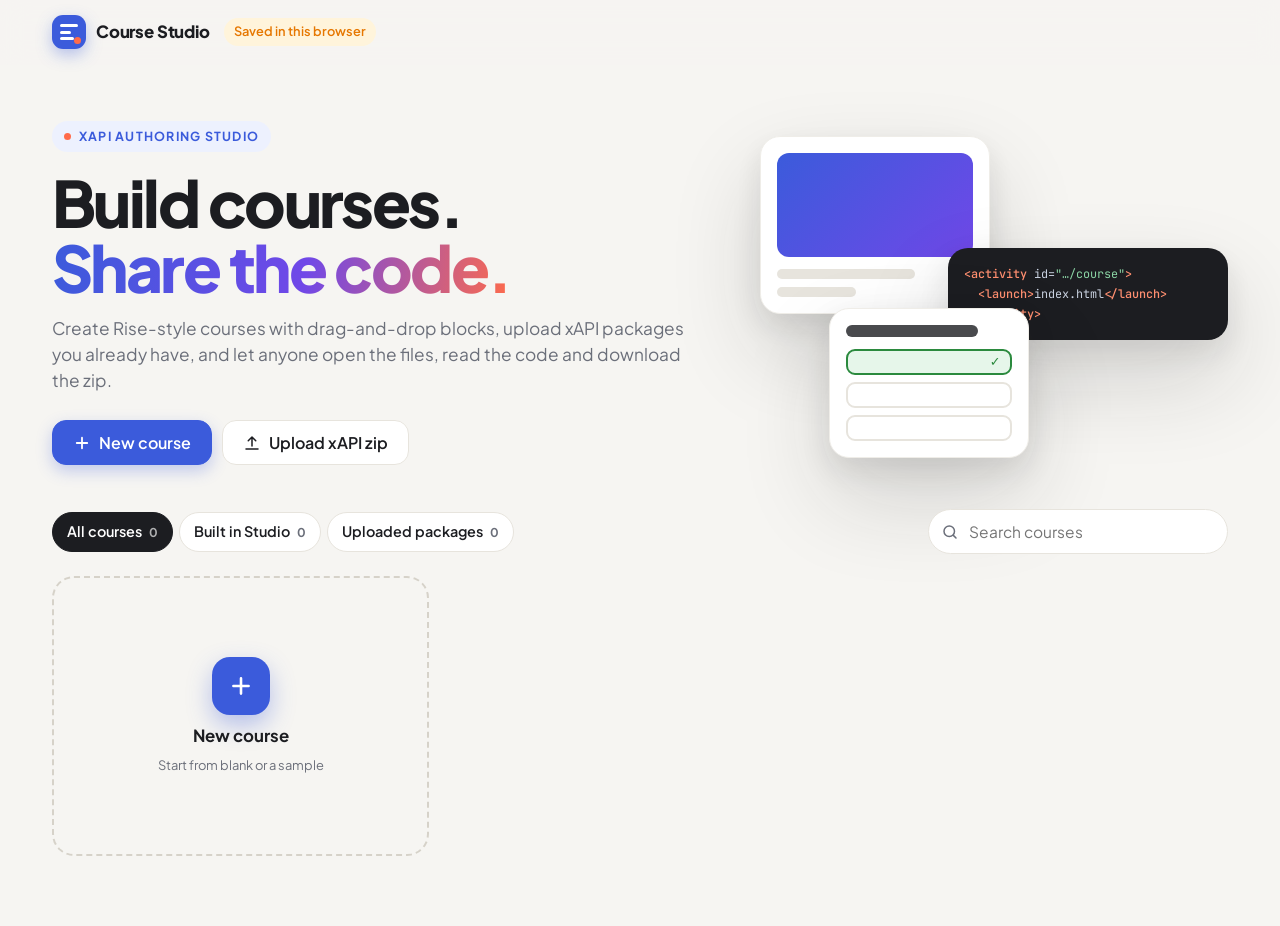
==== index.html @ d5a0d987 "Add Course Studio" ====
<!doctype html>
<html lang="en">
<head>
<meta charset="utf-8">
<meta name="viewport" content="width=device-width, initial-scale=1, viewport-fit=cover">
<title>Course Studio</title>
<meta name="description" content="Build Rise-style xAPI courses, store them in one place, read their code and share them.">
<meta name="theme-color" content="#f6f5f2">
<link rel="icon" href="data:image/svg+xml,%3Csvg xmlns='http://www.w3.org/2000/svg' viewBox='0 0 32 32'%3E%3Crect width='32' height='32' rx='9' fill='%233b5bdb'/%3E%3Cpath d='M9 11h14M9 16h9M9 21h11' stroke='white' stroke-width='3' stroke-linecap='round'/%3E%3Ccircle cx='24' cy='21' r='3' fill='%23ff6b4a'/%3E%3C/svg%3E">
<link rel="preconnect" href="https://fonts.googleapis.com">
<link rel="preconnect" href="https://fonts.gstatic.com" crossorigin>
<link href="https://fonts.googleapis.com/css2?family=Plus+Jakarta+Sans:wght@400;500;600;700;800&family=JetBrains+Mono:wght@400;500&display=swap" rel="stylesheet">
<link rel="stylesheet" href="vendor/codemirror/codemirror.css">
<link rel="stylesheet" href="app.css">
<script>
/* ==========================================================
   ONE SETTING TO CHANGE (Part 2 of the setup steps)
   Paste your Course Studio Web app URL between the quotes.
   Leave it empty and courses are saved in this browser only.
   ========================================================== */
window.STUDIO_API_URL = '';
</script>
</head>
<body data-view="library">
<svg width="0" height="0" style="position:absolute" aria-hidden="true">
  <defs>
  <symbol id="i-plus" viewBox="0 0 24 24" fill="none" stroke="currentColor" stroke-width="2.4" stroke-linecap="round"><path d="M12 5v14M5 12h14"/></symbol>
  <symbol id="i-upload" viewBox="0 0 24 24" fill="none" stroke="currentColor" stroke-width="2" stroke-linecap="round" stroke-linejoin="round"><path d="M12 16V4M7 9l5-5 5 5M4 20h16"/></symbol>
  <symbol id="i-download" viewBox="0 0 24 24" fill="none" stroke="currentColor" stroke-width="2" stroke-linecap="round" stroke-linejoin="round"><path d="M12 4v12M7 11l5 5 5-5M4 20h16"/></symbol>
  <symbol id="i-search" viewBox="0 0 24 24" fill="none" stroke="currentColor" stroke-width="2" stroke-linecap="round"><circle cx="11" cy="11" r="7"/><path d="m20 20-3.5-3.5"/></symbol>
  <symbol id="i-left" viewBox="0 0 24 24" fill="none" stroke="currentColor" stroke-width="2.2" stroke-linecap="round" stroke-linejoin="round"><path d="M19 12H5M11 6l-6 6 6 6"/></symbol>
  <symbol id="i-right" viewBox="0 0 24 24" fill="none" stroke="currentColor" stroke-width="2.2" stroke-linecap="round" stroke-linejoin="round"><path d="M5 12h14M13 6l6 6-6 6"/></symbol>
  <symbol id="i-play" viewBox="0 0 24 24" fill="currentColor"><path d="M7 4.5v15a1 1 0 0 0 1.5.86l12.5-7.5a1 1 0 0 0 0-1.72L8.5 3.64A1 1 0 0 0 7 4.5z"/></symbol>
  <symbol id="i-edit" viewBox="0 0 24 24" fill="none" stroke="currentColor" stroke-width="2" stroke-linecap="round" stroke-linejoin="round"><path d="M12 20h9"/><path d="M16.5 3.5a2.1 2.1 0 1 1 3 3L7 19l-4 1 1-4Z"/></symbol>
  <symbol id="i-code" viewBox="0 0 24 24" fill="none" stroke="currentColor" stroke-width="2" stroke-linecap="round" stroke-linejoin="round"><path d="m8 7-5 5 5 5M16 7l5 5-5 5M14 4l-4 16"/></symbol>
  <symbol id="i-share" viewBox="0 0 24 24" fill="none" stroke="currentColor" stroke-width="2" stroke-linecap="round" stroke-linejoin="round"><circle cx="18" cy="5" r="3"/><circle cx="6" cy="12" r="3"/><circle cx="18" cy="19" r="3"/><path d="m8.6 13.5 6.8 4M15.4 6.5l-6.8 4"/></symbol>
  <symbol id="i-dots" viewBox="0 0 24 24" fill="currentColor"><circle cx="5" cy="12" r="2"/><circle cx="12" cy="12" r="2"/><circle cx="19" cy="12" r="2"/></symbol>
  <symbol id="i-eye" viewBox="0 0 24 24" fill="none" stroke="currentColor" stroke-width="2" stroke-linecap="round" stroke-linejoin="round"><path d="M2 12s3.5-7 10-7 10 7 10 7-3.5 7-10 7S2 12 2 12Z"/><circle cx="12" cy="12" r="3"/></symbol>
  <symbol id="i-copy" viewBox="0 0 24 24" fill="none" stroke="currentColor" stroke-width="2" stroke-linecap="round" stroke-linejoin="round"><rect x="9" y="9" width="12" height="12" rx="2"/><path d="M5 15H4a1 1 0 0 1-1-1V4a1 1 0 0 1 1-1h10a1 1 0 0 1 1 1v1"/></symbol>
  <symbol id="i-trash" viewBox="0 0 24 24" fill="none" stroke="currentColor" stroke-width="2" stroke-linecap="round" stroke-linejoin="round"><path d="M3 6h18M8 6V4h8v2M19 6l-1 14H6L5 6"/></symbol>
  <symbol id="i-info" viewBox="0 0 24 24" fill="none" stroke="currentColor" stroke-width="2" stroke-linecap="round"><circle cx="12" cy="12" r="9"/><path d="M12 11v6M12 7.5v.5"/></symbol>
  <symbol id="i-chev" viewBox="0 0 24 24" fill="none" stroke="currentColor" stroke-width="2.4" stroke-linecap="round" stroke-linejoin="round"><path d="m9 6 6 6-6 6"/></symbol>
  <symbol id="i-folder" viewBox="0 0 24 24" fill="currentColor"><path d="M3 6.5A1.5 1.5 0 0 1 4.5 5h4.6l2 2h8.4A1.5 1.5 0 0 1 21 8.5v9a1.5 1.5 0 0 1-1.5 1.5h-15A1.5 1.5 0 0 1 3 17.5z"/></symbol>
  <symbol id="i-check" viewBox="0 0 24 24" fill="none" stroke="currentColor" stroke-width="3" stroke-linecap="round" stroke-linejoin="round"><path d="M20 6 9 17l-5-5"/></symbol>
  <symbol id="i-pulse" viewBox="0 0 24 24" fill="none" stroke="currentColor" stroke-width="2" stroke-linecap="round" stroke-linejoin="round"><path d="M3 12h4l3-8 4 16 3-8h4"/></symbol>
  <symbol id="i-up" viewBox="0 0 24 24" fill="none" stroke="currentColor" stroke-width="2.4" stroke-linecap="round" stroke-linejoin="round"><path d="m6 15 6-6 6 6"/></symbol>
  <symbol id="i-down" viewBox="0 0 24 24" fill="none" stroke="currentColor" stroke-width="2.4" stroke-linecap="round" stroke-linejoin="round"><path d="m6 9 6 6 6-6"/></symbol>
  <symbol id="i-x" viewBox="0 0 24 24" fill="none" stroke="currentColor" stroke-width="2.4" stroke-linecap="round"><path d="M6 6l12 12M18 6 6 18"/></symbol>
  <symbol id="i-grip" viewBox="0 0 24 24" fill="currentColor"><circle cx="9" cy="6" r="1.6"/><circle cx="15" cy="6" r="1.6"/><circle cx="9" cy="12" r="1.6"/><circle cx="15" cy="12" r="1.6"/><circle cx="9" cy="18" r="1.6"/><circle cx="15" cy="18" r="1.6"/></symbol>
  <symbol id="i-undo" viewBox="0 0 24 24" fill="none" stroke="currentColor" stroke-width="2" stroke-linecap="round" stroke-linejoin="round"><path d="M9 14 4 9l5-5"/><path d="M4 9h11a5 5 0 0 1 0 10h-3"/></symbol>
  <symbol id="i-redo" viewBox="0 0 24 24" fill="none" stroke="currentColor" stroke-width="2" stroke-linecap="round" stroke-linejoin="round"><path d="m15 14 5-5-5-5"/><path d="M20 9H9a5 5 0 0 0 0 10h3"/></symbol>
  <symbol id="i-sliders" viewBox="0 0 24 24" fill="none" stroke="currentColor" stroke-width="2" stroke-linecap="round"><path d="M4 6h10M18 6h2M4 12h4M12 12h8M4 18h12M20 18h0"/><circle cx="16" cy="6" r="2"/><circle cx="10" cy="12" r="2"/><circle cx="18" cy="18" r="2"/></symbol>
  <symbol id="i-list" viewBox="0 0 24 24" fill="none" stroke="currentColor" stroke-width="2" stroke-linecap="round"><path d="M9 6h11M9 12h11M9 18h11"/><circle cx="4.5" cy="6" r="1" fill="currentColor"/><circle cx="4.5" cy="12" r="1" fill="currentColor"/><circle cx="4.5" cy="18" r="1" fill="currentColor"/></symbol>
  <symbol id="i-lock" viewBox="0 0 24 24" fill="none" stroke="currentColor" stroke-width="2" stroke-linecap="round"><rect x="4" y="11" width="16" height="10" rx="2"/><path d="M8 11V7a4 4 0 0 1 8 0v4"/></symbol>
  <symbol id="i-unlock" viewBox="0 0 24 24" fill="none" stroke="currentColor" stroke-width="2" stroke-linecap="round"><rect x="4" y="11" width="16" height="10" rx="2"/><path d="M8 11V7a4 4 0 0 1 7.5-2"/></symbol>
  <symbol id="i-history" viewBox="0 0 24 24" fill="none" stroke="currentColor" stroke-width="2" stroke-linecap="round" stroke-linejoin="round"><path d="M3 12a9 9 0 1 0 3-6.7L3 8"/><path d="M3 3v5h5M12 7v5l3 2"/></symbol>
  <symbol id="i-desktop" viewBox="0 0 24 24" fill="none" stroke="currentColor" stroke-width="2" stroke-linecap="round"><rect x="3" y="4" width="18" height="12" rx="2"/><path d="M8 20h8M12 16v4"/></symbol>
  <symbol id="i-tablet" viewBox="0 0 24 24" fill="none" stroke="currentColor" stroke-width="2"><rect x="5" y="3" width="14" height="18" rx="2"/><circle cx="12" cy="18" r=".6" fill="currentColor"/></symbol>
  <symbol id="i-phone" viewBox="0 0 24 24" fill="none" stroke="currentColor" stroke-width="2"><rect x="7" y="3" width="10" height="18" rx="2"/><path d="M11 18h2" stroke-linecap="round"/></symbol>
  <symbol id="i-restart" viewBox="0 0 24 24" fill="none" stroke="currentColor" stroke-width="2" stroke-linecap="round" stroke-linejoin="round"><path d="M3 12a9 9 0 1 0 3-6.7L3 8"/><path d="M3 3v5h5"/></symbol>
  <symbol id="i-ext" viewBox="0 0 24 24" fill="none" stroke="currentColor" stroke-width="2" stroke-linecap="round" stroke-linejoin="round"><path d="M14 4h6v6M20 4 10 14M18 14v5a1 1 0 0 1-1 1H5a1 1 0 0 1-1-1V7a1 1 0 0 1 1-1h5"/></symbol>
  <symbol id="i-bold" viewBox="0 0 24 24" fill="none" stroke="currentColor" stroke-width="2.6" stroke-linecap="round" stroke-linejoin="round"><path d="M7 5h6a3.5 3.5 0 0 1 0 7H7zM7 12h7a3.5 3.5 0 0 1 0 7H7z"/></symbol>
  <symbol id="i-italic" viewBox="0 0 24 24" fill="none" stroke="currentColor" stroke-width="2.2" stroke-linecap="round"><path d="M10 5h8M6 19h8M14 5l-4 14"/></symbol>
  <symbol id="i-underline" viewBox="0 0 24 24" fill="none" stroke="currentColor" stroke-width="2.2" stroke-linecap="round"><path d="M7 4v7a5 5 0 0 0 10 0V4M5 20h14"/></symbol>
  <symbol id="i-link" viewBox="0 0 24 24" fill="none" stroke="currentColor" stroke-width="2.2" stroke-linecap="round" stroke-linejoin="round"><path d="M10 14a4 4 0 0 0 5.7 0l3-3a4 4 0 0 0-5.7-5.7L12 6.3M14 10a4 4 0 0 0-5.7 0l-3 3a4 4 0 0 0 5.7 5.7l1-1"/></symbol>
  <symbol id="i-ol" viewBox="0 0 24 24" fill="none" stroke="currentColor" stroke-width="2" stroke-linecap="round"><path d="M10 6h10M10 12h10M10 18h10M4 5h1v4M4 9h2M4 15h2l-2 3h2"/></symbol>
  </defs>
</svg>

<header class="top">
  <div class="wrap top-in">
    <a href="./" class="brand" id="brand"><span class="logo"><i></i><i></i><i></i></span><b>Course Studio</b></a>
    <span class="local-note" id="localNote" hidden title="Connect the Google Sheet (Part 2 of the setup steps) so everyone sees the same courses">Saved in this browser</span>
    <div class="top-r">
      <span class="who" id="whoPill" hidden><i class="dot"></i><span id="whoName"></span>
        <button class="btn icon ghost sm" id="histBtn" title="Recent changes"><svg><use href="#i-history"/></svg></button>
        <button class="btn icon ghost sm" id="lockBtn" title="Lock editing"><svg><use href="#i-lock"/></svg></button>
      </span>
      <button class="btn" id="unlockBtn" hidden><svg><use href="#i-unlock"/></svg><span class="lbl">Unlock editing</span></button>
    </div>
  </div>
</header>

<div id="view" class="view"></div>

<!-- unlock editing -->
<dialog id="pinDlg" aria-labelledby="pinT">
  <form class="sheet narrow" id="pinForm" novalidate>
    <button type="button" class="x" data-close aria-label="Close"><svg><use href="#i-x"/></svg></button>
    <div class="dlg-icon"><svg><use href="#i-lock"/></svg></div>
    <h2 id="pinT">Unlock editing</h2>
    <p class="sub">Enter your name and the editor PIN. Your name is shown next to every change you make.</p>
    <label class="f">Your name<input class="inp" id="pinName" autocomplete="name" maxlength="60"></label>
    <label class="f">Editor PIN<input class="inp pin" id="pinCode" type="password" autocomplete="off" maxlength="40"></label>
    <p class="err" id="pinErr" role="alert"></p>
    <div class="acts"><button type="button" class="btn" data-close>Cancel</button><button class="btn primary" id="pinGo">Unlock</button></div>
  </form>
</dialog>

<!-- change log -->
<dialog id="histDlg" aria-labelledby="histT">
  <div class="sheet narrow">
    <button type="button" class="x" data-close aria-label="Close"><svg><use href="#i-x"/></svg></button>
    <h2 id="histT">Recent changes</h2>
    <p class="sub">The full list is in the <b>Change log</b> tab of your Google Sheet.</p>
    <ul class="hist" id="histList"></ul>
  </div>
</dialog>

<!-- confirm -->
<dialog id="confirmDlg" aria-labelledby="cfTitle">
  <div class="sheet narrow">
    <h2 id="cfTitle"></h2>
    <p class="sub" id="cfText"></p>
    <div class="acts"><button type="button" class="btn" data-close>Cancel</button><button class="btn primary" id="cfOk">OK</button></div>
  </div>
</dialog>

<!-- new course -->
<dialog id="newDlg" aria-labelledby="newT">
  <form class="sheet" id="newForm" novalidate>
    <button type="button" class="x" data-close aria-label="Close"><svg><use href="#i-x"/></svg></button>
    <h2 id="newT">New course</h2>
    <p class="sub">You can change everything later.</p>
    <label class="f">Course title<input class="inp big" id="newTitle" maxlength="160" placeholder="e.g. Welcome to the team"></label>
    <div class="tpl-row">
      <label class="tpl"><input type="radio" name="tpl" value="blank" checked><span class="tpl-art blank"><i></i><i></i></span><b>Blank course</b><small>One lesson, ready for your blocks</small></label>
      <label class="tpl"><input type="radio" name="tpl" value="sample"><span class="tpl-art sample"><i></i><i></i><i></i></span><b>Sample course</b><small>3 lessons using every block type</small></label>
    </div>
    <p class="err" id="newErr" role="alert"></p>
    <div class="acts"><button type="button" class="btn" data-close>Cancel</button><button class="btn primary" id="newGo">Create and open editor</button></div>
  </form>
</dialog>

<!-- package details -->
<dialog id="detDlg" aria-labelledby="detT">
  <form class="sheet" id="detForm" novalidate>
    <button type="button" class="x" data-close aria-label="Close"><svg><use href="#i-x"/></svg></button>
    <h2 id="detT">Course details</h2>
    <div class="det-grid">
      <div class="det-thumb"><div id="detThumb" class="thumb-box"></div><label class="btn sm"><svg><use href="#i-upload"/></svg>Change picture<input type="file" id="detFile" accept="image/*" hidden></label></div>
      <div class="det-f">
        <label class="f">Title<input class="inp" name="title" maxlength="160"></label>
        <label class="f">Category<input class="inp" name="category" maxlength="80"></label>
        <label class="f">Created by<input class="inp" name="author" maxlength="80"></label>
      </div>
    </div>
    <label class="f">Description<textarea class="inp" name="description" rows="3" maxlength="2000"></textarea></label>
    <p class="err" id="detErr" role="alert"></p>
    <div class="acts"><button type="button" class="btn" data-close>Cancel</button><button class="btn primary">Save</button></div>
  </form>
</dialog>

<!-- share -->
<dialog id="shareDlg" aria-labelledby="shT">
  <div class="sheet">
    <button type="button" class="x" data-close aria-label="Close"><svg><use href="#i-x"/></svg></button>
    <h2 id="shT">Share this course</h2>
    <p class="sub" id="shNote"></p>
    <div class="share-in">
      <div>
        <div class="linkrow"><input class="inp" id="shLink" readonly aria-label="Course link"><button class="btn primary" id="shCopy"><svg><use href="#i-copy"/></svg>Copy</button></div>
        <div class="share-btns"><button class="btn sm" id="shNative"><svg><use href="#i-share"/></svg>Share…</button><a class="btn sm" id="shWa" target="_blank" rel="noopener">WhatsApp</a><a class="btn sm" id="shMail">Email</a></div>
      </div>
      <div class="qr" id="shQr"></div>
    </div>
  </div>
</dialog>

<!-- block picker -->
<dialog id="pickDlg" aria-labelledby="pickT">
  <div class="sheet wide">
    <button type="button" class="x" data-close aria-label="Close"><svg><use href="#i-x"/></svg></button>
    <h2 id="pickT">Add a block</h2>
    <div id="pickGrid" class="pick-grid"></div>
  </div>
</dialog>

<!-- course settings (editor) -->
<dialog id="setDlg" aria-labelledby="setT">
  <form class="sheet wide" id="setForm" novalidate onsubmit="return false">
    <button type="button" class="x" data-close aria-label="Close"><svg><use href="#i-x"/></svg></button>
    <h2 id="setT">Course settings</h2>
    <p class="sub">Changes save automatically.</p>
    <div class="set-grid">
      <div>
        <div class="set-cover" id="setCover"><img alt=""><span class="sc-empty">No cover picture</span></div>
        <div class="row-btns"><label class="btn sm"><svg><use href="#i-upload"/></svg>Cover picture<input type="file" id="setCoverFile" accept="image/*" hidden></label><button type="button" class="btn sm ghost" id="setCoverDel">Remove</button></div>
        <h3 class="h3">Colour</h3>
        <div class="swatches" id="swatches"></div>
        <label class="f">Font<select class="inp" name="font"></select></label>
      </div>
      <div>
        <label class="f">Title<input class="inp" name="title" maxlength="160"></label>
        <label class="f">Description<textarea class="inp" name="description" rows="3" maxlength="2000" placeholder="Shown on the cover page"></textarea></label>
        <div class="two"><label class="f">Created by<input class="inp" name="author" maxlength="80"></label><label class="f">Category<input class="inp" name="category" maxlength="80"></label></div>
        <label class="f">Duration <small>shown on the cover, e.g. 15 min</small><input class="inp" name="duration" maxlength="40"></label>
        <h3 class="h3">Learning rules</h3>
        <label class="f">Pass mark for knowledge checks: <output id="pmOut">80%</output><input type="range" name="passMark" min="0" max="100" step="5"></label>
        <label class="f">Navigation<select class="inp" name="navigation"><option value="free">Free — learners can open any lesson</option><option value="restricted">Restricted — finish each lesson to unlock the next</option></select></label>
        <label class="f">Course is complete when<select class="inp" name="completion"><option value="lessons">every lesson has been viewed</option><option value="quiz">the knowledge checks are passed</option></select></label>
      </div>
    </div>
    <div class="acts"><button type="button" class="btn primary" data-close>Done</button></div>
  </form>
</dialog>

<!-- preview -->
<dialog id="pv" class="full pv" aria-labelledby="pvTitle">
  <header class="pv-bar">
    <button class="btn icon ghost" id="pvClose" aria-label="Close preview"><svg><use href="#i-x"/></svg></button>
    <div class="pv-t"><b id="pvTitle">Preview</b><small><i></i>Preview — nothing is saved</small></div>
    <div class="seg" id="pvDevices" role="group" aria-label="Screen size">
      <button aria-pressed="true" data-device="desktop" title="Desktop"><svg><use href="#i-desktop"/></svg></button>
      <button aria-pressed="false" data-device="tablet" title="Tablet"><svg><use href="#i-tablet"/></svg></button>
      <button aria-pressed="false" data-device="phone" title="Phone"><svg><use href="#i-phone"/></svg></button>
    </div>
    <button class="btn icon ghost" id="pvRestart" title="Start again"><svg><use href="#i-restart"/></svg></button>
    <button class="btn" id="pvStmBtn" aria-pressed="false"><svg><use href="#i-pulse"/></svg><span class="lbl">xAPI</span><b class="count" id="pvCount">0</b></button>
    <a class="btn icon ghost" id="pvNew" target="_blank" rel="noopener" title="Open in a new tab"><svg><use href="#i-ext"/></svg></a>
  </header>
  <div class="pv-body">
    <div class="pv-stage" id="pvStage" data-device="desktop">
      <div class="pv-frame">
        <div class="pv-load" id="pvLoad"><span class="spin big"></span><span id="pvLoadText">Getting the preview ready…</span></div>
        <iframe id="pvFrame" title="Course preview" allow="fullscreen; autoplay; clipboard-write"></iframe>
      </div>
    </div>
    <aside class="pv-stm" aria-label="xAPI statements">
      <div class="stm-h"><b>xAPI statements</b><small>Sent to a test LRS in your browser</small><button class="btn sm ghost" id="pvClear">Clear</button></div>
      <ul id="pvList" class="stm-list"></ul>
    </aside>
  </div>
</dialog>

<!-- rich text toolbar -->
<div class="fmt" id="fmtBar" role="toolbar" aria-label="Text formatting">
  <button data-cmd="bold" title="Bold"><svg><use href="#i-bold"/></svg></button>
  <button data-cmd="italic" title="Italic"><svg><use href="#i-italic"/></svg></button>
  <button data-cmd="underline" title="Underline"><svg><use href="#i-underline"/></svg></button>
  <button data-cmd="createLink" title="Link"><svg><use href="#i-link"/></svg></button>
  <button data-cmd="insertUnorderedList" title="Bullets"><svg><use href="#i-list"/></svg></button>
  <button data-cmd="insertOrderedList" title="Numbers"><svg><use href="#i-ol"/></svg></button>
</div>

<div class="busy" id="busy" role="status"><div class="busy-in"><span class="spin big"></span><span id="busyText">Working…</span><span class="ld-bar"><i id="busyBar"></i></span></div></div>
<div class="toasts" id="toasts" aria-live="polite"></div>

<script src="vendor/jszip.min.js"></script>
<script src="vendor/qrcode.js"></script>
<script src="vendor/codemirror/codemirror.js"></script>
<script src="vendor/codemirror/mode/xml/xml.js"></script>
<script src="vendor/codemirror/mode/javascript/javascript.js"></script>
<script src="vendor/codemirror/mode/css/css.js"></script>
<script src="vendor/codemirror/mode/htmlmixed/htmlmixed.js"></script>
<script src="package.js"></script>
<script src="app.js"></script>
<script src="editor.js"></script>
</body>
</html>
---- vendor/codemirror/codemirror.css ----
/* BASICS */

.CodeMirror {
  /* Set height, width, borders, and global font properties here */
  font-family: monospace;
  height: 300px;
  color: black;
  direction: ltr;
}

/* PADDING */

.CodeMirror-lines {
  padding: 4px 0; /* Vertical padding around content */
}
.CodeMirror pre.CodeMirror-line,
.CodeMirror pre.CodeMirror-line-like {
  padding: 0 4px; /* Horizontal padding of content */
}

.CodeMirror-scrollbar-filler, .CodeMirror-gutter-filler {
  background-color: white; /* The little square between H and V scrollbars */
}

/* GUTTER */

.CodeMirror-gutters {
  border-right: 1px solid #ddd;
  background-color: #f7f7f7;
  white-space: nowrap;
}
.CodeMirror-linenumbers {}
.CodeMirror-linenumber {
  padding: 0 3px 0 5px;
  min-width: 20px;
  text-align: right;
  color: #999;
  white-space: nowrap;
}

.CodeMirror-guttermarker { color: black; }
.CodeMirror-guttermarker-subtle { color: #999; }

/* CURSOR */

.CodeMirror-cursor {
  border-left: 1px solid black;
  border-right: none;
  width: 0;
}
/* Shown when moving in bi-directional text */
.CodeMirror div.CodeMirror-secondarycursor {
  border-left: 1px solid silver;
}
.cm-fat-cursor .CodeMirror-cursor {
  width: auto;
  border: 0 !important;
  background: #7e7;
}
.cm-fat-cursor div.CodeMirror-cursors {
  z-index: 1;
}
.cm-fat-cursor .CodeMirror-line::selection,
.cm-fat-cursor .CodeMirror-line > span::selection, 
.cm-fat-cursor .CodeMirror-line > span > span::selection { background: transparent; }
.cm-fat-cursor .CodeMirror-line::-moz-selection,
.cm-fat-cursor .CodeMirror-line > span::-moz-selection,
.cm-fat-cursor .CodeMirror-line > span > span::-moz-selection { background: transparent; }
.cm-fat-cursor { caret-color: transparent; }
@-moz-keyframes blink {
  0% {}
  50% { background-color: transparent; }
  100% {}
}
@-webkit-keyframes blink {
  0% {}
  50% { background-color: transparent; }
  100% {}
}
@keyframes blink {
  0% {}
  50% { background-color: transparent; }
  100% {}
}

/* Can style cursor different in overwrite (non-insert) mode */
.CodeMirror-overwrite .CodeMirror-cursor {}

.cm-tab { display: inline-block; text-decoration: inherit; }

.CodeMirror-rulers {
  position: absolute;
  left: 0; right: 0; top: -50px; bottom: 0;
  overflow: hidden;
}
.CodeMirror-ruler {
  border-left: 1px solid #ccc;
  top: 0; bottom: 0;
  position: absolute;
}

/* DEFAULT THEME */

.cm-s-default .cm-header {color: blue;}
.cm-s-default .cm-quote {color: #090;}
.cm-negative {color: #d44;}
.cm-positive {color: #292;}
.cm-header, .cm-strong {font-weight: bold;}
.cm-em {font-style: italic;}
.cm-link {text-decoration: underline;}
.cm-strikethrough {text-decoration: line-through;}

.cm-s-default .cm-keyword {color: #708;}
.cm-s-default .cm-atom {color: #219;}
.cm-s-default .cm-number {color: #164;}
.cm-s-default .cm-def {color: #00f;}
.cm-s-default .cm-variable,
.cm-s-default .cm-punctuation,
.cm-s-default .cm-property,
.cm-s-default .cm-operator {}
.cm-s-default .cm-variable-2 {color: #05a;}
.cm-s-default .cm-variable-3, .cm-s-default .cm-type {color: #085;}
.cm-s-default .cm-comment {color: #a50;}
.cm-s-default .cm-string {color: #a11;}
.cm-s-default .cm-string-2 {color: #f50;}
.cm-s-default .cm-meta {color: #555;}
.cm-s-default .cm-qualifier {color: #555;}
.cm-s-default .cm-builtin {color: #30a;}
.cm-s-default .cm-bracket {color: #997;}
.cm-s-default .cm-tag {color: #170;}
.cm-s-default .cm-attribute {color: #00c;}
.cm-s-default .cm-hr {color: #999;}
.cm-s-default .cm-link {color: #00c;}

.cm-s-default .cm-error {color: #f00;}
.cm-invalidchar {color: #f00;}

.CodeMirror-composing { border-bottom: 2px solid; }

/* Default styles for common addons */

div.CodeMirror span.CodeMirror-matchingbracket {color: #0b0;}
div.CodeMirror span.CodeMirror-nonmatchingbracket {color: #a22;}
.CodeMirror-matchingtag { background: rgba(255, 150, 0, .3); }
.CodeMirror-activeline-background {background: #e8f2ff;}

/* STOP */

/* The rest of this file contains styles related to the mechanics of
   the editor. You probably shouldn't touch them. */

.CodeMirror {
  position: relative;
  overflow: hidden;
  background: white;
}

.CodeMirror-scroll {
  overflow: scroll !important; /* Things will break if this is overridden */
  /* 50px is the magic margin used to hide the element's real scrollbars */
  /* See overflow: hidden in .CodeMirror */
  margin-bottom: -50px; margin-right: -50px;
  padding-bottom: 50px;
  height: 100%;
  outline: none; /* Prevent dragging from highlighting the element */
  position: relative;
  z-index: 0;
}
.CodeMirror-sizer {
  position: relative;
  border-right: 50px solid transparent;
}

/* The fake, visible scrollbars. Used to force redraw during scrolling
   before actual scrolling happens, thus preventing shaking and
   flickering artifacts. */
.CodeMirror-vscrollbar, .CodeMirror-hscrollbar, .CodeMirror-scrollbar-filler, .CodeMirror-gutter-filler {
  position: absolute;
  z-index: 6;
  display: none;
  outline: none;
}
.CodeMirror-vscrollbar {
  right: 0; top: 0;
  overflow-x: hidden;
  overflow-y: scroll;
}
.CodeMirror-hscrollbar {
  bottom: 0; left: 0;
  overflow-y: hidden;
  overflow-x: scroll;
}
.CodeMirror-scrollbar-filler {
  right: 0; bottom: 0;
}
.CodeMirror-gutter-filler {
  left: 0; bottom: 0;
}

.CodeMirror-gutters {
  position: absolute; left: 0; top: 0;
  min-height: 100%;
  z-index: 3;
}
.CodeMirror-gutter {
  white-space: normal;
  height: 100%;
  display: inline-block;
  vertical-align: top;
  margin-bottom: -50px;
}
.CodeMirror-gutter-wrapper {
  position: absolute;
  z-index: 4;
  background: none !important;
  border: none !important;
}
.CodeMirror-gutter-background {
  position: absolute;
  top: 0; bottom: 0;
  z-index: 4;
}
.CodeMirror-gutter-elt {
  position: absolute;
  cursor: default;
  z-index: 4;
}
.CodeMirror-gutter-wrapper ::selection { background-color: transparent }
.CodeMirror-gutter-wrapper ::-moz-selection { background-color: transparent }

.CodeMirror-lines {
  cursor: text;
  min-height: 1px; /* prevents collapsing before first draw */
}
.CodeMirror pre.CodeMirror-line,
.CodeMirror pre.CodeMirror-line-like {
  /* Reset some styles that the rest of the page might have set */
  -moz-border-radius: 0; -webkit-border-radius: 0; border-radius: 0;
  border-width: 0;
  background: transparent;
  font-family: inherit;
  font-size: inherit;
  margin: 0;
  white-space: pre;
  word-wrap: normal;
  line-height: inherit;
  color: inherit;
  z-index: 2;
  position: relative;
  overflow: visible;
  -webkit-tap-highlight-color: transparent;
  -webkit-font-variant-ligatures: contextual;
  font-variant-ligatures: contextual;
}
.CodeMirror-wrap pre.CodeMirror-line,
.CodeMirror-wrap pre.CodeMirror-line-like {
  word-wrap: break-word;
  white-space: pre-wrap;
  word-break: normal;
}

.CodeMirror-linebackground {
  position: absolute;
  left: 0; right: 0; top: 0; bottom: 0;
  z-index: 0;
}

.CodeMirror-linewidget {
  position: relative;
  z-index: 2;
  padding: 0.1px; /* Force widget margins to stay inside of the container */
}

.CodeMirror-widget {}

.CodeMirror-rtl pre { direction: rtl; }

.CodeMirror-code {
  outline: none;
}

/* Force content-box sizing for the elements where we expect it */
.CodeMirror-scroll,
.CodeMirror-sizer,
.CodeMirror-gutter,
.CodeMirror-gutters,
.CodeMirror-linenumber {
  -moz-box-sizing: content-box;
  box-sizing: content-box;
}

.CodeMirror-measure {
  position: absolute;
  width: 100%;
  height: 0;
  overflow: hidden;
  visibility: hidden;
}

.CodeMirror-cursor {
  position: absolute;
  pointer-events: none;
}
.CodeMirror-measure pre { position: static; }

div.CodeMirror-cursors {
  visibility: hidden;
  position: relative;
  z-index: 3;
}
div.CodeMirror-dragcursors {
  visibility: visible;
}

.CodeMirror-focused div.CodeMirror-cursors {
  visibility: visible;
}

.CodeMirror-selected { background: #d9d9d9; }
.CodeMirror-focused .CodeMirror-selected { background: #d7d4f0; }
.CodeMirror-crosshair { cursor: crosshair; }
.CodeMirror-line::selection, .CodeMirror-line > span::selection, .CodeMirror-line > span > span::selection { background: #d7d4f0; }
.CodeMirror-line::-moz-selection, .CodeMirror-line > span::-moz-selection, .CodeMirror-line > span > span::-moz-selection { background: #d7d4f0; }

.cm-searching {
  background-color: #ffa;
  background-color: rgba(255, 255, 0, .4);
}

/* Used to force a border model for a node */
.cm-force-border { padding-right: .1px; }

@media print {
  /* Hide the cursor when printing */
  .CodeMirror div.CodeMirror-cursors {
    visibility: hidden;
  }
}

/* See issue #2901 */
.cm-tab-wrap-hack:after { content: ''; }

/* Help users use markselection to safely style text background */
span.CodeMirror-selectedtext { background: none; }
---- app.css ----
/* Course Studio — app styles */
:root{
  --bg:#f6f5f2; --surface:#fff; --surface-2:#faf9f7; --ink:#1c1d21; --muted:#6b6f7a; --line:#e7e4dd; --line-2:#efede8;
  --accent:#3b5bdb; --accent-2:#2f4ac0; --soft:#edf1fe; --coral:#ff6b4a; --coral-soft:#fff0eb;
  --ok:#2b8a3e; --ok-soft:#e6f6ea; --bad:#c92a2a; --bad-soft:#fdeaea; --warn:#e67700; --warn-soft:#fff4db;
  --sh-1:0 1px 2px rgba(28,29,33,.05),0 2px 8px rgba(28,29,33,.04);
  --sh-2:0 4px 12px rgba(28,29,33,.06),0 16px 40px rgba(28,29,33,.08);
  --sh-3:0 12px 30px rgba(28,29,33,.10),0 40px 90px rgba(28,29,33,.16);
  --ease:cubic-bezier(.23,1,.32,1); --ease-in-out:cubic-bezier(.77,0,.175,1); --ease-drawer:cubic-bezier(.32,.72,0,1); --spring:cubic-bezier(.34,1.56,.64,1);
  --font:'Plus Jakarta Sans',system-ui,-apple-system,'Segoe UI',Roboto,sans-serif;
  --mono:'JetBrains Mono',ui-monospace,SFMono-Regular,Menlo,Consolas,monospace;
  --c-accent:#3b5bdb;
}
*{box-sizing:border-box}
html{-webkit-text-size-adjust:100%}
body{margin:0;background:var(--bg);color:var(--ink);font-family:var(--font);font-size:15.5px;line-height:1.5;-webkit-font-smoothing:antialiased;overflow-x:hidden}
button,input,select,textarea{font:inherit;color:inherit}
button{cursor:pointer}
img{display:block;max-width:100%}
a{color:var(--accent)}
:focus-visible{outline:3px solid color-mix(in srgb,var(--accent) 45%,transparent);outline-offset:2px;border-radius:8px}
[hidden]{display:none!important}
.wrap{max-width:1240px;margin:0 auto;padding:0 20px}
@media (min-width:800px){.wrap{padding:0 32px}}
.muted{color:var(--muted)}
.sr-only{position:absolute;width:1px;height:1px;overflow:hidden;clip:rect(0 0 0 0)}

/* buttons */
.btn{position:relative;overflow:hidden;display:inline-flex;align-items:center;justify-content:center;gap:8px;border:1px solid var(--line);background:var(--surface);border-radius:12px;padding:9px 15px;font-weight:600;font-size:.94rem;line-height:1.2;text-decoration:none;color:var(--ink);white-space:nowrap;transition:transform 160ms var(--ease),background-color 150ms ease,border-color 150ms ease,box-shadow 150ms ease,color 150ms ease;-webkit-tap-highlight-color:transparent}
@media (hover:hover) and (pointer:fine){.btn:hover{border-color:#d4d0c7;box-shadow:var(--sh-1)}}
.btn:active{transform:scale(.97)}
.btn svg{width:18px;height:18px;flex:none}
.btn.primary{background:var(--accent);border-color:var(--accent);color:#fff;box-shadow:0 6px 16px color-mix(in srgb,var(--accent) 28%,transparent)}
.btn.primary:hover{background:var(--accent-2);border-color:var(--accent-2)}
.btn.danger-fill{background:var(--bad);border-color:var(--bad);color:#fff}
.btn.ghost{background:transparent;border-color:transparent;box-shadow:none}
.btn.ghost:hover{background:rgba(28,29,33,.05)}
.btn.big{padding:12px 20px;font-size:1rem;border-radius:14px}
.btn.sm{padding:6px 11px;font-size:.86rem;border-radius:10px}
.btn.sm svg{width:16px;height:16px}
.btn.icon{padding:0;width:40px;height:40px}
.btn.icon.sm{width:32px;height:32px}
.btn.big.icon{width:48px;height:48px}
.btn[disabled]{opacity:.45;pointer-events:none}
.btn.ok{border-color:var(--ok);color:var(--ok)}
.spin{width:20px;height:20px;border:2.5px solid currentColor;border-right-color:transparent;border-radius:50%;animation:rot .55s linear infinite;display:inline-block;flex:none;opacity:.7}
.spin.big{width:34px;height:34px;border-width:3px;color:var(--accent)}
@keyframes rot{to{transform:rotate(360deg)}}

/* top bar */
.top{position:sticky;top:0;z-index:40;background:color-mix(in srgb,var(--bg) 82%,transparent);backdrop-filter:saturate(1.5) blur(14px);-webkit-backdrop-filter:saturate(1.5) blur(14px);border-bottom:1px solid transparent;transition:border-color .3s,box-shadow .3s}
body.scrolled .top{border-bottom-color:var(--line);box-shadow:var(--sh-1)}
body[data-view="editor"] .top{display:none}
.top-in{display:flex;align-items:center;gap:14px;height:64px}
.brand{display:flex;align-items:center;gap:10px;text-decoration:none;color:var(--ink);font-size:1.05rem;letter-spacing:-.01em}
.brand b{font-weight:800}
.logo{width:34px;height:34px;border-radius:11px;background:var(--accent);display:flex;flex-direction:column;justify-content:center;gap:3.5px;padding:0 8px;position:relative;box-shadow:0 6px 16px color-mix(in srgb,var(--accent) 35%,transparent);transition:transform 300ms var(--ease)}
.logo i{display:block;height:3px;border-radius:3px;background:#fff;transition:width 300ms var(--ease)}
.logo i:nth-child(1){width:100%}.logo i:nth-child(2){width:60%}.logo i:nth-child(3){width:78%}
.logo::after{content:"";position:absolute;right:5px;bottom:5px;width:7px;height:7px;border-radius:50%;background:var(--coral)}
@media (hover:hover) and (pointer:fine){.brand:hover .logo{transform:rotate(-8deg) scale(1.04)}.brand:hover .logo i:nth-child(2){width:100%}.brand:hover .logo i:nth-child(3){width:45%}}
.local-note{font-size:.8rem;font-weight:600;color:var(--warn);background:var(--warn-soft);padding:4px 10px;border-radius:999px;cursor:help}
.top-r{margin-left:auto;display:flex;align-items:center;gap:8px}
.who{display:inline-flex;align-items:center;gap:6px;background:var(--surface);border:1px solid var(--line);border-radius:999px;padding:3px 4px 3px 12px;font-weight:600;font-size:.88rem;animation:pop 200ms var(--ease)}
.who .dot{width:8px;height:8px;border-radius:50%;background:var(--ok);box-shadow:0 0 0 3px var(--ok-soft)}
@keyframes pop{from{transform:scale(.92);opacity:0}}
@media (max-width:600px){.top .lbl,.local-note,#whoName{display:none}}

/* hero */
.hero{position:relative;max-width:1240px;margin:0 auto;padding:46px 20px 30px;display:grid;grid-template-columns:minmax(0,1.15fr) minmax(0,.85fr);gap:30px;align-items:center}
@media (min-width:800px){.hero{padding:56px 32px 38px}}
@media (max-width:860px){.hero{grid-template-columns:1fr}.hero-art{display:none}}
.eyebrow{display:inline-flex;align-items:center;gap:8px;font-size:.78rem;font-weight:700;letter-spacing:.1em;text-transform:uppercase;color:var(--accent);background:var(--soft);padding:6px 12px;border-radius:999px;animation:up .7s var(--ease) both}
.eyebrow i{width:7px;height:7px;border-radius:50%;background:var(--coral)}
@keyframes blink{50%{opacity:.3}}
.hero h1{font-size:clamp(2.3rem,6vw,4rem);line-height:1.02;letter-spacing:-.04em;margin:18px 0 16px;font-weight:800;animation:up 500ms 40ms var(--ease) both}
.hero h1 span{background:linear-gradient(100deg,var(--accent),#7048e8 55%,var(--coral));-webkit-background-clip:text;background-clip:text;color:transparent;}
.lede{color:var(--muted);font-size:1.08rem;max-width:56ch;margin:0 0 26px;animation:up 500ms 80ms var(--ease) both}
.hero-cta{display:flex;flex-wrap:wrap;gap:10px;animation:up 500ms 120ms var(--ease) both}
@keyframes up{from{opacity:0;transform:translateY(10px)}}
.hero-art{position:relative;height:330px}
.ha-card{position:absolute;background:var(--surface);border-radius:20px;box-shadow:var(--sh-3);padding:16px;animation:float 9s var(--ease-in-out) infinite;border:1px solid var(--line-2)}
.ha-card.c1{width:230px;left:4%;top:8px;animation-delay:-1s}
.ha-card.c2{width:280px;right:0;top:120px;background:#1c1d21;color:#c9d1e0;font-family:var(--mono);font-size:.74rem;line-height:1.7;animation-delay:-3s;border:0}
.ha-card.c3{width:200px;left:18%;bottom:0;animation-delay:-5s}
@keyframes float{0%,100%{transform:translateY(0)}50%{transform:translateY(-6px)}}
.ha-img{display:block;height:104px;border-radius:12px;background:linear-gradient(135deg,var(--accent),#7048e8);margin-bottom:12px;position:relative;overflow:hidden}
.ha-l{display:block;height:10px;border-radius:6px;background:var(--line);margin-top:8px}
.w70{width:70%}.w40{width:40%}
.ha-code b{color:#ff8f70;font-weight:500}.ha-code em{color:#8bd5a5;font-style:normal}
.ha-q{display:block;height:12px;width:80%;border-radius:6px;background:var(--ink);opacity:.8;margin-bottom:12px}
.ha-opt{display:block;height:26px;border-radius:9px;border:2px solid var(--line);margin-top:7px;position:relative}
.ha-opt.on{border-color:var(--ok);background:var(--ok-soft)}
.ha-opt.on::after{content:"✓";position:absolute;right:9px;top:1px;color:var(--ok);font-weight:800;font-size:.8rem}

/* tools */
.tools{display:flex;flex-wrap:wrap;gap:12px;align-items:center;margin:6px 0 22px}
.chips{display:flex;gap:6px;flex-wrap:wrap}
.chip{border:1px solid var(--line);background:var(--surface);border-radius:999px;padding:8px 14px;font-weight:600;font-size:.9rem;display:inline-flex;gap:7px;align-items:center;transition:background-color 150ms ease,color 150ms ease,border-color 150ms ease,transform 160ms var(--ease)}
.chip:active{transform:scale(.97)}
.chip small{color:var(--muted);font-weight:700;font-size:.76rem}
.chip:hover{border-color:#d4d0c7}
.chip[aria-pressed="true"]{background:var(--ink);border-color:var(--ink);color:#fff}
.chip[aria-pressed="true"] small{color:rgba(255,255,255,.65)}
.search{margin-left:auto;position:relative;flex:0 1 300px;min-width:200px}
.search svg{position:absolute;left:13px;top:50%;width:18px;height:18px;transform:translateY(-50%);color:var(--muted)}
.search input{width:100%;border:1px solid var(--line);background:var(--surface);border-radius:999px;padding:10px 14px 10px 40px;transition:border-color 150ms ease,box-shadow 150ms ease}
.search input:focus{outline:none;border-color:var(--accent);box-shadow:0 0 0 4px color-mix(in srgb,var(--accent) 14%,transparent)}
@media (max-width:640px){.search{flex:1 1 100%;margin-left:0}}

/* cards */
.grid{display:grid;grid-template-columns:repeat(auto-fill,minmax(280px,1fr));gap:22px;padding-bottom:70px}
.card{position:relative;background:var(--surface);border-radius:22px;overflow:hidden;border:1px solid var(--line-2);box-shadow:var(--sh-1);display:flex;flex-direction:column;opacity:0;transform:translateY(12px);transition:opacity 400ms var(--ease) var(--d,0s),transform 400ms var(--ease) var(--d,0s),box-shadow 200ms ease}
.card.in{opacity:1;transform:none}
@media (hover:hover) and (pointer:fine){.card.in:hover{transform:translateY(-3px);box-shadow:var(--sh-3);transition-delay:0s}.card:hover .thumb img{transform:scale(1.03)}.card:hover .thumb .mono{transform:scale(1.05)}}
.card.in:active{transform:scale(.99)}
.card .hit{all:unset;position:absolute;inset:0;z-index:3;cursor:pointer;border-radius:22px}
.card .hit:focus-visible{outline:3px solid var(--accent);outline-offset:-3px}
.thumb{position:relative;aspect-ratio:16/9;overflow:hidden;background:linear-gradient(135deg,hsl(var(--hue) 70% 62%),hsl(calc(var(--hue) + 50) 70% 52%))}
.thumb img{width:100%;height:100%;object-fit:cover;transition:transform 400ms var(--ease)}
.thumb .mono{position:absolute;inset:0;display:grid;place-items:center;font-size:3rem;font-weight:800;color:rgba(255,255,255,.9);letter-spacing:-.04em;transition:transform 400ms var(--ease)}
.kind{position:absolute;left:12px;top:12px;display:inline-flex;gap:6px;align-items:center;font-size:.74rem;font-weight:700;padding:5px 10px 5px 8px;border-radius:999px;background:rgba(255,255,255,.94);color:var(--ink);backdrop-filter:blur(6px);box-shadow:0 2px 10px rgba(0,0,0,.12)}
.kind svg{width:14px;height:14px}
.kind.authored svg{color:var(--accent)}.kind.package svg{color:var(--coral)}
.draft{position:absolute;right:12px;top:12px;font-size:.72rem;font-weight:700;padding:5px 10px;border-radius:999px;background:var(--ink);color:#fff}
.card .body{padding:16px 18px 18px;display:flex;flex-direction:column;gap:5px;flex:1}
.cat{font-size:.74rem;font-weight:700;letter-spacing:.07em;text-transform:uppercase;color:var(--accent)}
.card h3{margin:0;font-size:1.1rem;line-height:1.3;letter-spacing:-.01em}
.card p{margin:0;color:var(--muted);font-size:.92rem;display:-webkit-box;-webkit-line-clamp:2;-webkit-box-orient:vertical;overflow:hidden}
.card .meta{display:flex;flex-wrap:wrap;gap:6px;margin-top:auto;padding-top:12px}
.card .meta span{font-size:.78rem;font-weight:600;color:var(--muted);background:var(--surface-2);border:1px solid var(--line-2);border-radius:8px;padding:3px 8px}
.card .meta span:first-child{color:var(--accent);background:var(--soft);border-color:transparent}
.card.add{border:2px dashed #d6d2c9;background:transparent;box-shadow:none;align-items:center;justify-content:center;gap:8px;min-height:280px;color:var(--muted);text-align:center;padding:20px}
.card.add b{color:var(--ink);font-size:1.05rem}
.card.add .plus{width:58px;height:58px;border-radius:18px;background:var(--accent);color:#fff;display:grid;place-items:center;transition:transform 250ms var(--ease);box-shadow:0 10px 24px color-mix(in srgb,var(--accent) 35%,transparent)}
.card.add .plus svg{width:26px;height:26px}
@media (hover:hover) and (pointer:fine){.card.add:hover{border-color:var(--accent);background:var(--soft)}.card.add:hover .plus{transform:scale(1.04)}}
.empty{grid-column:1/-1;text-align:center;padding:60px 20px;color:var(--muted)}
.empty h3{color:var(--ink);margin:0 0 6px;font-size:1.3rem}
.empty.big{padding:12vh 20px}

/* course page */
.c-hero{position:relative;overflow:hidden;color:#fff;background:linear-gradient(135deg,hsl(var(--hue) 55% 34%),hsl(calc(var(--hue) + 40) 55% 26%));margin-bottom:6px}
.c-bg{position:absolute;inset:0}
.c-bg img{width:100%;height:100%;object-fit:cover;filter:blur(2px) saturate(1.1);transform:scale(1.08);animation:zoomIn 700ms var(--ease) both}
@keyframes zoomIn{from{transform:scale(1.14);opacity:0}}
.c-bg::after{content:"";position:absolute;inset:0;background:linear-gradient(90deg,rgba(14,16,24,.88) 0%,rgba(14,16,24,.7) 45%,rgba(14,16,24,.35) 100%)}
.c-in{position:relative;padding-top:26px;padding-bottom:34px}
.c-in>*{animation:up 450ms var(--ease) both}
.c-in>*:nth-child(2){animation-delay:40ms}.c-in>*:nth-child(3){animation-delay:80ms}.c-in>*:nth-child(4){animation-delay:120ms}.c-in>*:nth-child(5){animation-delay:160ms}.c-in>*:nth-child(6){animation-delay:200ms}
.back{display:inline-flex;align-items:center;gap:6px;border:0;background:rgba(255,255,255,.12);color:#fff;padding:7px 13px 7px 10px;border-radius:999px;font-weight:600;font-size:.88rem;margin-bottom:22px;transition:background-color 150ms ease,transform 160ms var(--ease)}
.back:active{transform:scale(.97)}
.back svg{width:17px;height:17px;transition:transform 200ms var(--ease)}
@media (hover:hover) and (pointer:fine){.back:hover{background:rgba(255,255,255,.22)}.back:hover svg{transform:translateX(-2px)}}
.c-tags{display:flex;gap:6px;flex-wrap:wrap}
.tag{font-size:.76rem;font-weight:700;padding:4px 10px;border-radius:999px;background:rgba(255,255,255,.16);backdrop-filter:blur(6px)}
.tag.warn{background:var(--warn);color:#fff}
.c-in h1{font-size:clamp(1.9rem,4.5vw,3rem);line-height:1.08;letter-spacing:-.03em;margin:14px 0 10px;max-width:22ch}
.c-desc{max-width:62ch;opacity:.85;margin:0 0 8px;font-size:1.04rem}
.c-by{opacity:.65;font-size:.88rem;margin:0 0 22px}
.c-actions{display:flex;flex-wrap:wrap;gap:10px;align-items:center}
.c-actions .btn:not(.primary){background:rgba(255,255,255,.1);border-color:rgba(255,255,255,.2);color:#fff;backdrop-filter:blur(6px)}
.c-actions .btn:not(.primary):hover{background:rgba(255,255,255,.2)}
.c-actions .btn.primary{background:#fff;border-color:#fff;color:var(--ink);box-shadow:0 8px 24px rgba(0,0,0,.25)}
.c-actions .btn.primary svg{color:var(--accent)}
.more{position:relative}
.menu{position:absolute;right:0;top:calc(100% + 8px);min-width:220px;background:var(--surface);color:var(--ink);border-radius:14px;box-shadow:var(--sh-3);padding:6px;z-index:10;opacity:0;transform:scale(.97);transform-origin:top right;pointer-events:none;transition:opacity 150ms var(--ease),transform 150ms var(--ease)}
.more.open .menu{opacity:1;transform:none;pointer-events:auto}
.menu button{display:flex;width:100%;align-items:center;gap:10px;border:0;background:none;padding:10px 12px;border-radius:9px;font-weight:600;font-size:.92rem;text-align:left}
.menu button:hover{background:var(--surface-2)}
.menu button svg{width:17px;height:17px;color:var(--muted)}
.menu .danger{color:var(--bad)}.menu .danger svg{color:var(--bad)}
@media (max-width:700px){.menu{right:auto;left:0;transform-origin:top left}}
.tabs{position:relative;display:flex;gap:4px;border-bottom:1px solid var(--line);margin:22px 0 22px;overflow-x:auto;scrollbar-width:none}
.tabs button{border:0;background:none;padding:12px 16px;font-weight:700;color:var(--muted);transition:color 150ms ease;white-space:nowrap}
.tabs button:hover{color:var(--ink)}
.tabs button[aria-selected="true"]{color:var(--ink)}
.tabs .ink{position:absolute;bottom:-1px;left:0;width:1px;height:3px;border-radius:3px;background:var(--accent);transform-origin:left;transition:transform 250ms var(--ease-in-out)}
.tab-body{padding-bottom:70px;min-height:300px}
.tab-body.fade{animation:fadeIn 180ms ease-out both}
.loading{display:flex;flex-direction:column;align-items:center;gap:14px;padding:70px 20px;color:var(--muted)}
.loading.full{min-height:80vh;justify-content:center}
.ld-bar{width:220px;height:5px;border-radius:9px;background:var(--line);overflow:hidden}
.ld-bar i{display:block;height:100%;width:0;background:var(--accent);border-radius:9px;transition:width .3s}
.stats{display:grid;grid-template-columns:repeat(auto-fit,minmax(150px,1fr));gap:12px;margin-bottom:28px}
.stats>div{background:var(--surface);border:1px solid var(--line-2);border-radius:18px;padding:16px 18px;box-shadow:var(--sh-1);animation:up 300ms var(--ease) both}
.stats>div:nth-child(2){animation-delay:40ms}.stats>div:nth-child(3){animation-delay:80ms}.stats>div:nth-child(4){animation-delay:120ms}
.stats b{display:block;font-size:1.6rem;letter-spacing:-.02em;overflow:hidden;text-overflow:ellipsis;white-space:nowrap}
.stats span{color:var(--muted);font-size:.86rem;font-weight:600}
.h2{font-size:1.15rem;margin:30px 0 14px;letter-spacing:-.01em;display:flex;gap:8px;align-items:center}
.h2 small{color:var(--muted);font-size:.8rem;background:var(--line-2);padding:2px 8px;border-radius:999px}
.outline{list-style:none;margin:0;padding:0;display:flex;flex-direction:column;gap:10px;max-width:760px}
.outline li{display:flex;gap:14px;align-items:center;background:var(--surface);border:1px solid var(--line-2);border-radius:16px;padding:14px 16px;animation:up 300ms var(--ease) both;animation-delay:calc(min(var(--i),8)*40ms)}
.outline .n{width:34px;height:34px;flex:none;border-radius:11px;background:var(--soft);color:var(--accent);font-weight:800;display:grid;place-items:center}
.outline small{display:block;color:var(--muted);font-size:.84rem}
.bars{display:flex;flex-direction:column;gap:10px;max-width:760px}
.bar-row{display:grid;grid-template-columns:130px 1fr 80px;gap:12px;align-items:center;font-size:.92rem;font-weight:600}
.bar-row b{text-align:right;color:var(--muted);font-weight:600}
.bar{height:12px;border-radius:9px;background:var(--line-2);overflow:hidden}
.bar i{display:block;height:100%;width:var(--w);border-radius:9px;background:linear-gradient(90deg,var(--accent),#7048e8);animation:grow 600ms var(--ease) both;animation-delay:calc(var(--i)*50ms);transform-origin:left}
@keyframes grow{from{transform:scaleX(0)}}
.biglist{list-style:none;margin:0;padding:0;max-width:760px}
.biglist li{display:flex;justify-content:space-between;gap:12px;padding:10px 0;border-bottom:1px solid var(--line-2);font-size:.9rem}
.biglist code{font-family:var(--mono);font-size:.82rem;word-break:break-all}
.biglist b{color:var(--muted);white-space:nowrap}

/* files & code */
.note{display:flex;gap:12px;align-items:flex-start;background:var(--soft);border-radius:14px;padding:13px 16px;margin-bottom:16px;font-size:.93rem}
.note svg{width:20px;height:20px;flex:none;color:var(--accent);margin-top:1px}
.ide{display:grid;grid-template-columns:300px minmax(0,1fr);background:var(--surface);border:1px solid var(--line);border-radius:20px;overflow:hidden;box-shadow:var(--sh-2);height:min(72vh,760px);min-height:460px}
@media (max-width:800px){.ide{grid-template-columns:1fr;grid-template-rows:240px minmax(0,1fr);height:auto}.ide-main{min-height:60vh}}
.ide-side{border-right:1px solid var(--line);display:flex;flex-direction:column;min-height:0;background:var(--surface-2)}
@media (max-width:800px){.ide-side{border-right:0;border-bottom:1px solid var(--line)}}
.t-search{position:relative;padding:10px;border-bottom:1px solid var(--line-2)}
.t-search svg{position:absolute;left:21px;top:50%;width:16px;height:16px;transform:translateY(-50%);color:var(--muted)}
.t-search input{width:100%;border:1px solid var(--line);border-radius:10px;padding:8px 10px 8px 32px;background:var(--surface);font-size:.88rem}
.tree{list-style:none;margin:0;padding:6px;overflow:auto;flex:1;font-size:.87rem}
.tree ul{list-style:none;margin:0;padding:0;display:none}
.tree li.dir.open>ul{display:block}
.t-dir,.t-file{display:flex;align-items:center;gap:7px;width:100%;border:0;background:none;padding:5px 8px 5px calc(8px + var(--d)*14px);border-radius:8px;text-align:left;white-space:nowrap}
.t-dir:hover,.t-file:hover{background:rgba(28,29,33,.05)}
.t-dir{font-weight:600}
.t-dir svg{width:14px;height:14px;flex:none;color:var(--muted);transition:transform 150ms var(--ease)}
.t-dir svg.fold{width:16px;height:16px;color:#f2b84b}
.dir.open>.t-dir>svg:first-child{transform:rotate(90deg)}
.t-dir small,.t-file small{margin-left:auto;color:var(--muted);font-size:.74rem;padding-left:8px}
.t-file.on{background:var(--soft);color:var(--accent);font-weight:600}
.fn{overflow:hidden;text-overflow:ellipsis}
.fi{width:26px;height:18px;flex:none;border-radius:5px;display:grid;place-items:center;font-size:.58rem;font-weight:800;font-family:var(--mono);color:#fff;background:#adb5bd}
.fi.js{background:#f0b400;color:#3b2c00}.fi.html{background:#e8590c}.fi.css{background:#1c7ed6}.fi.xml{background:#7048e8}.fi.json{background:#2b8a3e}.fi.img{background:#0c8599}.fi.media{background:#c2255c}.fi.font{background:#495057}
.xb,.lb{font-style:normal;font-size:.66rem;font-weight:800;letter-spacing:.04em;text-transform:uppercase;padding:2px 6px;border-radius:5px;background:var(--coral-soft);color:var(--coral)}
.lb{background:var(--soft);color:var(--accent)}
.t-file .dot{width:8px;height:8px;border-radius:50%;background:var(--coral);flex:none}
.ide-main{display:flex;flex-direction:column;min-width:0;min-height:0}
.ide-bar{display:flex;align-items:center;gap:10px;padding:8px 10px 8px 16px;border-bottom:1px solid var(--line-2);flex-wrap:wrap}
.ide-path{font-family:var(--mono);font-size:.84rem;font-weight:500;display:flex;gap:8px;align-items:center;min-width:0;overflow:hidden;text-overflow:ellipsis;white-space:nowrap;flex:1}
.ide-acts{display:flex;gap:6px}
.ide-view{flex:1;min-height:0;position:relative;background:#fbfbfa}
.ide-view .CodeMirror{position:absolute;inset:0;height:auto;font-family:var(--mono);font-size:13px;line-height:1.6;background:#fbfbfa}
.CodeMirror-gutters{background:#f3f2ef;border-right:1px solid var(--line-2)}
.CodeMirror-linenumber{color:#a9a69e}
.cm-s-default .cm-tag{color:#c2255c}.cm-s-default .cm-attribute{color:#7048e8}.cm-s-default .cm-string{color:#2b8a3e}.cm-s-default .cm-keyword{color:#1c7ed6}.cm-s-default .cm-comment{color:#a0a39b;font-style:italic}.cm-s-default .cm-number{color:#e8590c}.cm-s-default .cm-property{color:#0b7285}
.ide-empty{position:absolute;inset:0;display:flex;flex-direction:column;align-items:center;justify-content:center;gap:10px;color:var(--muted);text-align:center;padding:30px}
.ide-empty svg{width:46px;height:46px;color:var(--accent);opacity:.5}
.ide-media{position:absolute;inset:0;display:flex;flex-direction:column;align-items:center;justify-content:center;gap:10px;padding:20px;background:repeating-conic-gradient(#f1efea 0 25%,#fff 0 50%) 0 0/20px 20px}
.ide-media img,.ide-media video{max-width:100%;max-height:calc(100% - 30px);border-radius:10px;box-shadow:var(--sh-2)}
.ide-media small{color:var(--muted);background:#fff;padding:2px 8px;border-radius:6px}

/* xAPI tab */
.xa-grid{display:grid;grid-template-columns:repeat(auto-fit,minmax(240px,1fr));gap:12px}
.xa-card{background:var(--surface);border:1px solid var(--line-2);border-radius:16px;padding:14px 16px;display:flex;flex-direction:column;gap:6px;align-items:flex-start;animation:up 300ms var(--ease) both}
.xa-card>span{font-size:.76rem;font-weight:700;text-transform:uppercase;letter-spacing:.06em;color:var(--muted)}
.xa-card code{font-family:var(--mono);font-size:.84rem;word-break:break-all;background:var(--surface-2);padding:4px 8px;border-radius:7px;border:1px solid var(--line-2)}
.acts{list-style:none;margin:0;padding:0;display:flex;flex-direction:column;gap:6px;max-height:320px;overflow:auto}
.acts li{display:grid;grid-template-columns:minmax(0,1fr) auto;gap:2px 12px;padding:10px 14px;background:var(--surface);border:1px solid var(--line-2);border-radius:12px}
.acts code{grid-column:1;font-family:var(--mono);font-size:.76rem;color:var(--muted);word-break:break-all}
.acts small{grid-row:1/3;grid-column:2;align-self:center;font-size:.74rem;font-weight:700;color:var(--accent);background:var(--soft);padding:3px 8px;border-radius:6px}
.verbs{display:flex;flex-wrap:wrap;gap:8px}
.verbs span{font-family:var(--mono);font-size:.84rem;background:var(--surface);border:1px solid var(--line);padding:6px 11px;border-radius:9px;animation:pop 250ms var(--ease) both;animation-delay:calc(var(--i)*40ms)}
pre.url{font-family:var(--mono);font-size:.8rem;background:#1c1d21;color:#c9d1e0;padding:16px;border-radius:14px;white-space:pre-wrap;word-break:break-all}
.xa-cta{display:flex;gap:10px;flex-wrap:wrap;margin-top:18px}

/* dialogs */
dialog{border:0;padding:0;background:transparent;max-width:none;max-height:none;color:var(--ink)}
dialog::backdrop{background:rgba(18,20,28,.45);backdrop-filter:blur(5px);-webkit-backdrop-filter:blur(5px);animation:fadeIn 200ms ease}
@keyframes fadeIn{from{opacity:0}}
.sheet{position:relative;background:var(--surface);border-radius:24px;box-shadow:var(--sh-3);width:min(620px,calc(100vw - 24px));max-height:calc(100dvh - 24px);overflow:auto;padding:28px;animation:sheetIn 250ms var(--ease)}
.sheet.narrow{width:min(440px,calc(100vw - 24px))}
.sheet.wide{width:min(900px,calc(100vw - 24px))}
dialog.closing .sheet{animation:sheetOut 150ms var(--ease) forwards}
dialog.closing::backdrop{animation:fadeOut 150ms ease forwards}
@keyframes fadeOut{to{opacity:0}}
@keyframes sheetIn{from{opacity:0;transform:scale(.96)}}
@keyframes sheetOut{to{opacity:0;transform:scale(.97)}}
@media (max-width:640px){dialog:not(.full){margin:auto 0 0;width:100%}.sheet,.sheet.narrow,.sheet.wide{width:100%;border-radius:24px 24px 0 0;padding:22px 18px;animation:sheetUp 400ms var(--ease-drawer)}dialog.closing .sheet{animation:sheetDown 200ms var(--ease-drawer) forwards}@keyframes sheetUp{from{transform:translateY(100%)}}@keyframes sheetDown{to{transform:translateY(100%)}}}
.sheet h2{margin:0 0 4px;font-size:1.45rem;letter-spacing:-.02em}
.sub{color:var(--muted);margin:0 0 18px}
.x{position:absolute;right:14px;top:14px;width:38px;height:38px;border-radius:50%;border:0;background:var(--surface-2);display:grid;place-items:center;transition:transform 160ms var(--ease),background-color 150ms ease;z-index:2}
.x:active{transform:scale(.94)}
@media (hover:hover) and (pointer:fine){.x:hover{background:var(--line-2)}}
.x svg{width:18px;height:18px}
.dlg-icon{width:58px;height:58px;border-radius:18px;background:var(--soft);color:var(--accent);display:grid;place-items:center;margin-bottom:14px}
.dlg-icon svg{width:26px;height:26px}
.f{display:flex;flex-direction:column;gap:6px;font-weight:700;font-size:.86rem;margin-bottom:14px}
.f small{font-weight:500;color:var(--muted)}
.inp{border:1.5px solid var(--line);background:var(--surface-2);border-radius:12px;padding:10px 12px;font-size:.96rem;font-weight:500;transition:border-color 150ms ease,box-shadow 150ms ease,background-color 150ms ease;width:100%}
.inp:focus{outline:none;border-color:var(--accent);background:var(--surface);box-shadow:0 0 0 4px color-mix(in srgb,var(--accent) 14%,transparent)}
.inp.big{font-size:1.15rem;padding:13px 14px;font-weight:600}
.inp.pin{letter-spacing:.35em;text-align:center;font-size:1.2rem}
textarea.inp{resize:vertical}
input[type=range]{width:100%;accent-color:var(--accent)}
.err{color:var(--bad);font-size:.9rem;min-height:1.2em;margin:4px 0 0}
.acts{display:flex;justify-content:flex-end;gap:10px;margin-top:16px;flex-wrap:wrap}
.shake{animation:shake .45s}
@keyframes shake{20%,60%{transform:translateX(-8px)}40%,80%{transform:translateX(8px)}}
.hist{list-style:none;margin:0;padding:0}
.hist li{display:flex;gap:12px;align-items:center;padding:10px 2px;border-bottom:1px solid var(--line-2);animation:up 250ms var(--ease) both;animation-delay:calc(min(var(--i,0),10)*30ms)}
.hist .av{width:32px;height:32px;border-radius:50%;background:var(--soft);color:var(--accent);font-weight:800;display:grid;place-items:center;flex:none}
.hist small{display:block;color:var(--muted)}
.hist .bad{color:var(--bad)}
.tpl-row{display:grid;grid-template-columns:1fr 1fr;gap:12px}
@media (max-width:480px){.tpl-row{grid-template-columns:1fr}}
.tpl{position:relative;border:2px solid var(--line);border-radius:18px;padding:14px;display:flex;flex-direction:column;gap:2px;cursor:pointer;transition:border-color 150ms ease,box-shadow 150ms ease,transform 160ms var(--ease)}
.tpl:active{transform:scale(.98)}
.tpl input{position:absolute;opacity:0}
.tpl:has(input:checked){border-color:var(--accent);box-shadow:0 0 0 4px color-mix(in srgb,var(--accent) 14%,transparent)}
.tpl small{color:var(--muted);font-weight:500}
.tpl-art{height:84px;border-radius:12px;background:var(--surface-2);margin-bottom:10px;display:flex;flex-direction:column;gap:6px;padding:14px;border:1px solid var(--line-2)}
.tpl-art i{display:block;height:9px;border-radius:5px;background:var(--line)}
.tpl-art i:first-child{width:50%;background:#cfd4dc}.tpl-art i:nth-child(2){width:80%}
.tpl-art.sample{background:linear-gradient(135deg,var(--accent),#7048e8);border:0}
.tpl-art.sample i{background:rgba(255,255,255,.5)}.tpl-art.sample i:first-child{background:#fff;width:60%}.tpl-art.sample i:nth-child(3){width:35%;height:16px;border-radius:8px;background:var(--coral)}
.det-grid{display:grid;grid-template-columns:220px 1fr;gap:18px}
@media (max-width:560px){.det-grid{grid-template-columns:1fr}}
.det-thumb{display:flex;flex-direction:column;gap:10px;align-items:flex-start}
.thumb-box{width:100%;aspect-ratio:16/9;border-radius:14px;overflow:hidden;background:var(--surface-2);border:1.5px dashed var(--line);display:grid;place-items:center;color:var(--muted);font-size:.86rem}
.thumb-box img{width:100%;height:100%;object-fit:cover}
.share-in{display:grid;grid-template-columns:minmax(0,1fr) 150px;gap:18px;align-items:center}
@media (max-width:520px){.share-in{grid-template-columns:1fr}.qr{justify-self:center}}
.linkrow{display:flex;gap:8px;margin-bottom:12px}
.linkrow .inp{font-size:.88rem;color:var(--muted)}
.share-btns{display:flex;flex-wrap:wrap;gap:8px}
.qr{width:150px;height:150px;padding:10px;background:#fff;border-radius:16px;border:1px solid var(--line)}
.qr svg{width:100%;height:100%;display:block}

/* busy + toast */
.busy{position:fixed;inset:0;z-index:200;display:grid;place-items:center;background:rgba(246,245,242,.6);backdrop-filter:blur(4px);opacity:0;pointer-events:none;transition:opacity 200ms ease}
.busy .busy-in{transform:scale(.97);transition:transform 200ms var(--ease)}
.busy.on .busy-in{transform:none}
.busy.on{opacity:1;pointer-events:auto}
.busy-in{background:var(--surface);border-radius:20px;box-shadow:var(--sh-3);padding:26px 30px;display:flex;flex-direction:column;align-items:center;gap:14px;min-width:280px;font-weight:600;text-align:center}
.toasts{position:fixed;left:50%;bottom:22px;transform:translateX(-50%);z-index:300;display:flex;flex-direction:column;gap:8px;align-items:center;pointer-events:none;width:calc(100% - 32px);max-width:460px}
.toast{display:flex;gap:10px;align-items:center;background:var(--ink);color:#fff;padding:11px 16px 11px 12px;border-radius:14px;box-shadow:var(--sh-3);font-weight:500;font-size:.93rem;pointer-events:auto;transition:opacity 400ms ease,transform 400ms ease}
@starting-style{.toast{opacity:0;transform:translateY(100%)}}
.toast i{width:22px;height:22px;border-radius:50%;background:var(--ok);display:grid;place-items:center;font-style:normal;font-weight:800;font-size:.75rem;flex:none}
.toast.bad i{background:var(--coral)}
.toast.out{opacity:0;transform:translateY(100%);transition-duration:200ms;transition-timing-function:var(--ease)}
.confetti{position:fixed;inset:0;pointer-events:none;z-index:400}

/* preview */
dialog.pv[open]{position:fixed;inset:0;width:100vw;height:100dvh;margin:0;background:#e9e7e2;display:flex;flex-direction:column;clip-path:circle(0% at var(--px,50%) var(--py,50%));transition:clip-path 500ms var(--ease-drawer)}
dialog.pv[open].open{clip-path:circle(150% at var(--px,50%) var(--py,50%))}
dialog.pv::backdrop{background:transparent;backdrop-filter:none}
.pv-bar{display:flex;align-items:center;gap:8px;padding:8px 12px;background:var(--surface);border-bottom:1px solid var(--line)}
.pv-t{flex:1;min-width:0}
.pv-t b{display:block;white-space:nowrap;overflow:hidden;text-overflow:ellipsis}
.pv-t small{display:flex;align-items:center;gap:6px;color:var(--muted);font-size:.8rem}
.pv-t small i{width:7px;height:7px;border-radius:50%;background:var(--coral);animation:blink 2s infinite}
.seg{display:inline-flex;background:var(--surface-2);border:1px solid var(--line);border-radius:12px;padding:3px}
.seg button{border:0;background:none;width:36px;height:32px;border-radius:9px;display:grid;place-items:center;color:var(--muted);transition:background-color 150ms ease,color 150ms ease,box-shadow 150ms ease}
.seg button svg{width:18px;height:18px}
.seg button[aria-pressed="true"]{background:var(--surface);color:var(--accent);box-shadow:var(--sh-1)}
@media (max-width:640px){#pvDevices{display:none}.pv-bar .lbl{display:none}}
.count{background:var(--line-2);border-radius:999px;padding:1px 8px;font-size:.8rem;min-width:24px;text-align:center}
.count.pop{animation:pop 200ms var(--ease)}
#pvStmBtn[aria-pressed="true"]{background:var(--ink);color:#fff;border-color:var(--ink)}
#pvStmBtn[aria-pressed="true"] .count{background:var(--coral);color:#fff}
.pv-body{flex:1;display:flex;min-height:0}
.pv-stage{flex:1;display:flex;align-items:center;justify-content:center;padding:18px;min-width:0;overflow:auto}
.pv-frame{position:relative;width:100%;height:100%;background:#fff;border-radius:14px;overflow:hidden;box-shadow:var(--sh-3);transition:width 300ms var(--ease-in-out),height 300ms var(--ease-in-out),border-radius 300ms var(--ease-in-out)}
.pv-stage[data-device="tablet"] .pv-frame{width:820px;height:min(1100px,100%);border-radius:28px;border:10px solid #1c1d21}
.pv-stage[data-device="phone"] .pv-frame{width:390px;height:min(844px,100%);border-radius:40px;border:10px solid #1c1d21}
@media (max-width:640px){.pv-stage{padding:0}.pv-frame{border-radius:0}}
.pv-frame iframe{position:absolute;inset:0;width:100%;height:100%;border:0}
.pv-load{position:absolute;inset:0;z-index:1;display:flex;flex-direction:column;gap:14px;align-items:center;justify-content:center;background:#fff;color:var(--muted);font-weight:600;transition:opacity 250ms ease;text-align:center;padding:20px}
.pv-load.gone{opacity:0;pointer-events:none}
.pv-stm{width:0;overflow:hidden;background:var(--surface);border-left:1px solid var(--line);display:flex;flex-direction:column;transition:width 300ms var(--ease-drawer)}
dialog.pv.stm .pv-stm{width:min(400px,100vw)}
@media (max-width:640px){dialog.pv.stm .pv-stage{display:none}}
.stm-h{display:grid;grid-template-columns:1fr auto;padding:14px 16px;border-bottom:1px solid var(--line-2);min-width:360px}
.stm-h small{grid-row:2;color:var(--muted);font-size:.8rem}
.stm-h .btn{grid-row:1/3;grid-column:2;align-self:center}
.stm-list{list-style:none;margin:0;padding:8px;overflow:auto;flex:1;min-width:360px}
.stm-list li{border-bottom:1px solid var(--line-2)}
.stm-list li.new{animation:slideIn 250ms var(--ease)}
@keyframes slideIn{from{opacity:0;transform:translateY(-8px)}}
.stm-list li.muted{padding:20px 10px;text-align:center}
.stm-list summary{list-style:none;cursor:pointer;display:grid;grid-template-columns:auto 1fr;gap:2px 10px;padding:10px 8px;border-radius:10px;align-items:center}
.stm-list summary::-webkit-details-marker{display:none}
.stm-list summary:hover{background:var(--surface-2)}
.stm-list small{grid-column:2;color:var(--muted);font-size:.78rem}
.vb{font-family:var(--mono);font-size:.74rem;font-weight:500;padding:3px 8px;border-radius:7px;background:var(--soft);color:var(--accent);grid-row:1/3}
.v-answered{background:var(--warn-soft);color:var(--warn)}.v-passed,.v-completed{background:var(--ok-soft);color:var(--ok)}.v-failed{background:var(--bad-soft);color:var(--bad)}.v-experienced,.v-progressed{background:#f3f0ff;color:#7048e8}
.ob{font-weight:600;font-size:.88rem;overflow:hidden;text-overflow:ellipsis;white-space:nowrap}
.stm-list pre{font-family:var(--mono);font-size:.72rem;background:#1c1d21;color:#c9d1e0;padding:12px;border-radius:10px;overflow:auto;max-height:300px;margin:0 6px 10px}

/* ================= editor ================= */
.editor{height:100dvh;display:flex;flex-direction:column;background:#f1f0ec}
.ed-top{display:flex;align-items:center;gap:8px;padding:8px 12px;background:var(--surface);border-bottom:1px solid var(--line);z-index:5}
.ed-title{flex:0 1 420px;min-width:80px;border:1.5px solid transparent;background:none;border-radius:10px;padding:7px 10px;font-weight:800;font-size:1.05rem;letter-spacing:-.01em}
.ed-title:hover{border-color:var(--line)}
.ed-title:focus{outline:none;border-color:var(--accent);background:var(--surface-2)}
.save-state{display:inline-flex;align-items:center;gap:7px;font-size:.82rem;font-weight:600;color:var(--muted);white-space:nowrap}
.save-state i{width:8px;height:8px;border-radius:50%;background:var(--ok);transition:background .3s}
.save-state[data-st="dirty"] i{background:var(--warn)}
.save-state[data-st="saving"] i{background:var(--accent);animation:blink .8s infinite}
@keyframes blink{50%{opacity:.3}}
.save-state[data-st="error"] i{background:var(--bad)}
.save-state[data-st="error"]{color:var(--bad)}
.ed-acts{margin-left:auto;display:flex;gap:6px;align-items:center}
@media (max-width:900px){.ed-acts .lbl{display:none}.ed-acts .btn:not(.icon){padding:9px}.save-state span{display:none}}
.ed-body{flex:1;display:grid;grid-template-columns:290px minmax(0,1fr);min-height:0}
.ed-side{background:var(--surface);border-right:1px solid var(--line);overflow:auto;padding:14px 12px;display:flex;flex-direction:column;gap:12px}
@media (max-width:900px){.ed-body{grid-template-columns:1fr}.ed-side{position:fixed;left:0;top:57px;bottom:0;width:min(300px,86vw);z-index:20;transform:translateX(-102%);transition:transform 400ms var(--ease-drawer);box-shadow:var(--sh-3)}.editor.side-open .ed-side{transform:none}}
.side-toggle{display:none}
@media (max-width:900px){.side-toggle{display:grid;place-items:center;position:fixed;left:14px;bottom:18px;z-index:21;width:52px;height:52px;border-radius:16px;border:0;background:var(--ink);color:#fff;box-shadow:var(--sh-3)}.side-toggle svg{width:22px;height:22px}}
.cover-tile{display:flex;gap:12px;align-items:center;border:1px solid var(--line);background:var(--surface-2);border-radius:16px;padding:10px;text-align:left;transition:border-color 150ms ease,box-shadow 150ms ease,transform 160ms var(--ease)}
.cover-tile:active{transform:scale(.98)}
.cover-tile:hover{border-color:var(--accent);box-shadow:var(--sh-1)}
.ct-img{width:62px;height:44px;border-radius:10px;flex:none;background:var(--c-accent)}
.cover-tile small{display:block;color:var(--muted);font-size:.8rem}
.side-h{display:flex;align-items:center;justify-content:space-between;font-size:.76rem;font-weight:800;letter-spacing:.08em;text-transform:uppercase;color:var(--muted);padding:6px 4px 0}
.lessons{list-style:none;margin:0;padding:0;display:flex;flex-direction:column;gap:3px}
.ls{position:relative;display:flex;align-items:center;gap:6px;border-radius:12px;padding:4px 4px 4px 2px}
.ls:hover{background:var(--surface-2)}
.ls.on{background:var(--soft)}
.ls .grip{width:18px;color:#c2beb5;cursor:grab;display:grid;place-items:center;opacity:0;transition:opacity .2s}
.ls:hover .grip{opacity:1}
.ls .grip svg{width:14px;height:14px}
.ls .n{width:26px;height:26px;flex:none;border-radius:8px;background:var(--surface);border:1px solid var(--line);display:grid;place-items:center;font-size:.78rem;font-weight:800;color:var(--muted)}
.ls.on .n{background:var(--accent);border-color:var(--accent);color:#fff}
.ls-t{flex:1;min-width:0;border:0;background:none;text-align:left;padding:6px 4px;font-weight:600;font-size:.92rem;line-height:1.3;overflow:hidden;text-overflow:ellipsis}
.ls-t small{display:block;font-weight:500;color:var(--muted);font-size:.76rem}
.ls-tools{display:flex;opacity:0;transition:opacity .2s}
.ls:hover .ls-tools,.ls.on .ls-tools{opacity:1}
.ls-tools button{border:0;background:none;width:28px;height:28px;border-radius:8px;display:grid;place-items:center;color:var(--muted)}
.ls-tools button:hover{background:var(--surface);color:var(--ink)}
.ls-tools button[disabled]{opacity:.3}
.ls-tools svg{width:15px;height:15px}
.ls.dragging{opacity:.4}
.ls.drop-before{box-shadow:inset 0 3px 0 var(--accent)}.ls.drop-after{box-shadow:inset 0 -3px 0 var(--accent)}
.ed-canvas{overflow:auto;padding:30px 20px 120px;scroll-behavior:smooth}
@media (max-width:640px){.ed-canvas{padding:14px 8px 120px}}
.paper{max-width:860px;margin:0 auto;background:var(--surface);border-radius:22px;box-shadow:var(--sh-2);padding:40px 0 30px;min-height:70vh}
.l-meta{max-width:760px;margin:0 auto;padding:0 40px;font-size:.76rem;font-weight:800;letter-spacing:.12em;text-transform:uppercase;color:var(--c-accent)}
.lesson-title{max-width:760px;margin:8px auto 18px;padding:4px 40px 22px;font-size:clamp(1.7rem,4vw,2.5rem);line-height:1.12;letter-spacing:-.025em;border-bottom:1px solid var(--line-2)}
@media (max-width:640px){.l-meta,.lesson-title{padding-left:20px;padding-right:20px}.paper{padding-top:24px}}
.ed{outline:none;border-radius:8px;transition:background-color 150ms ease,box-shadow 150ms ease;min-height:1.4em;cursor:text}
.ed:hover{background:rgba(59,91,219,.04)}
.ed:focus{background:rgba(59,91,219,.05);box-shadow:0 0 0 2px color-mix(in srgb,var(--c-accent) 35%,transparent)}
.ed:empty::before{content:attr(data-ph);color:#b0ada5;pointer-events:none}
.ed.rt p{margin:0 0 .8em}.ed.rt p:last-child{margin:0}
.ed.rt ul,.ed.rt ol{margin:0 0 .8em;padding-left:1.3em}
.ed.rt a{color:var(--c-accent)}
.ins{height:22px;position:relative;max-width:760px;margin:0 auto}
.ins button{position:absolute;left:50%;top:50%;transform:translate(-50%,-50%) scale(.9);width:30px;height:30px;border-radius:50%;border:0;background:var(--c-accent);color:#fff;display:grid;place-items:center;opacity:0;transition:opacity 150ms var(--ease),transform 150ms var(--ease);box-shadow:0 4px 12px color-mix(in srgb,var(--c-accent) 40%,transparent);z-index:2}
.ins button svg{width:16px;height:16px}
.ins::before{content:"";position:absolute;left:40px;right:40px;top:50%;height:2px;border-radius:2px;background:var(--c-accent);opacity:0;transform:scaleX(.6);transition:opacity 150ms var(--ease),transform 200ms var(--ease)}
.ins:hover button,.ins button:focus-visible{opacity:1;transform:translate(-50%,-50%) scale(1)}
.ins:hover::before{opacity:.35;transform:none}
@media (hover:none){.ins button{opacity:.55;transform:translate(-50%,-50%) scale(.9)}}
.ins button:active{transform:translate(-50%,-50%) scale(.94)!important}
.eb{position:relative;max-width:820px;margin:0 auto;padding:14px 30px;border-radius:16px;border:1.5px solid transparent;transition:border-color 150ms ease,background-color 150ms ease}
.eb:hover,.eb:focus-within{border-color:var(--line);background:#fdfdfc}
.eb.pulse{animation:glow 700ms var(--ease)}
@keyframes glow{0%{box-shadow:0 0 0 0 color-mix(in srgb,var(--c-accent) 50%,transparent)}100%{box-shadow:0 0 0 18px transparent}}
.eb.dragging{opacity:.35}
.eb.drop-before{box-shadow:0 -3px 0 var(--c-accent)}.eb.drop-after{box-shadow:0 3px 0 var(--c-accent)}
@media (max-width:640px){.eb{padding:16px 12px 12px}}
.eb-bar{position:absolute;left:18px;right:14px;top:-15px;z-index:3;display:flex;align-items:center;gap:6px;height:30px;opacity:0;transition:opacity 150ms ease;pointer-events:none}
.eb-bar>*{pointer-events:auto}
.eb-type{background:var(--surface);border:1px solid var(--line);border-radius:8px;padding:3px 8px}
.eb:hover .eb-bar,.eb:focus-within .eb-bar{opacity:1}
@media (hover:none){.eb-bar{opacity:1}}
.eb-grip{width:24px;height:28px;display:grid;place-items:center;color:#9a968d;cursor:grab;border-radius:8px;background:var(--surface);border:1px solid var(--line)}
.eb-grip:hover{background:var(--line-2)}
.eb-grip svg{width:15px;height:15px}
.eb-type{display:inline-flex;align-items:center;gap:6px;font-size:.74rem;font-weight:800;letter-spacing:.06em;text-transform:uppercase;color:var(--muted)}
.eb-type svg{width:15px;height:15px}
.eb-tools{margin-left:auto;display:flex;gap:2px;background:var(--surface);border:1px solid var(--line);border-radius:10px;padding:2px;box-shadow:var(--sh-1)}
.eb-tools button{border:0;background:none;width:28px;height:26px;border-radius:7px;display:grid;place-items:center;color:var(--muted)}
.eb-tools button:hover{background:var(--surface-2);color:var(--ink)}
.eb-tools button.danger:hover{background:var(--bad-soft);color:var(--bad)}
.eb-tools button[disabled]{opacity:.3}
.eb-tools svg{width:15px;height:15px}
.eb-body{font-size:1.02rem;line-height:1.65}
.opts-row{margin-bottom:10px}
.seg-s{display:inline-flex;background:var(--surface-2);border:1px solid var(--line);border-radius:10px;padding:2px;gap:2px}
.seg-s button{border:0;background:none;padding:5px 10px;border-radius:8px;font-size:.8rem;font-weight:700;color:var(--muted)}
.seg-s button[aria-pressed="true"]{background:var(--surface);color:var(--c-accent);box-shadow:var(--sh-1)}
.it-tools{display:inline-flex;gap:1px;opacity:0;transition:opacity 150ms ease;flex:none}
*:hover>.it-tools,*:focus-within>.it-tools{opacity:1}
@media (hover:none){.it-tools{opacity:1}}
.it-tools button{border:0;background:none;width:24px;height:24px;border-radius:6px;display:grid;place-items:center;color:var(--muted)}
.it-tools button:hover{background:var(--line-2);color:var(--ink)}
.it-tools button[disabled]{opacity:.25}
.it-tools svg{width:13px;height:13px}
.add-it{display:inline-flex;align-items:center;gap:6px;border:1.5px dashed var(--line);background:none;border-radius:10px;padding:7px 12px;font-weight:700;font-size:.84rem;color:var(--muted);margin-top:10px;transition:border-color 150ms ease,color 150ms ease,background-color 150ms ease,transform 160ms var(--ease)}
.add-it:active{transform:scale(.97)}
.add-it:hover{border-color:var(--c-accent);color:var(--c-accent);background:color-mix(in srgb,var(--c-accent) 6%,transparent)}
.add-it svg{width:14px;height:14px}
.v-heading .h{font-size:1.65rem;font-weight:800;letter-spacing:-.02em;line-height:1.2}
.v-heading .sub{color:var(--muted);margin-top:4px}
.v-quote{border-left:4px solid var(--c-accent);padding-left:20px}
.v-quote .rt{font-size:1.3rem;font-weight:600;line-height:1.45}
.v-quote .cite{color:var(--muted);font-weight:600;margin-top:8px}
.v-callout{display:flex;gap:12px}
.v-callout .ic{width:34px;height:34px;flex:none;border-radius:11px;background:color-mix(in srgb,var(--c-accent) 14%,#fff)}
.v-callout .rt{flex:1;background:color-mix(in srgb,var(--c-accent) 9%,#fff);padding:14px 18px;border-radius:14px}
.v-callout.tip .ic,.v-callout.tip .rt{background:#fff4db}.v-callout.warn .ic,.v-callout.warn .rt{background:var(--bad-soft)}
.v-list{list-style:none;margin:0;padding:0;display:flex;flex-direction:column;gap:6px}
.v-list li{display:flex;gap:12px;align-items:center}
.v-list .ed{flex:1}
.v-list .mk{width:9px;height:9px;flex:none;border-radius:50%;background:var(--c-accent)}
.v-list.number .mk{width:26px;height:26px;background:color-mix(in srgb,var(--c-accent) 14%,#fff);color:var(--c-accent);display:grid;place-items:center;font-size:.8rem;font-weight:800}
.v-list.check .mk{width:22px;height:22px;background:var(--ok) url("data:image/svg+xml,%3Csvg xmlns='http://www.w3.org/2000/svg' viewBox='0 0 24 24' fill='none' stroke='white' stroke-width='3.5' stroke-linecap='round' stroke-linejoin='round'%3E%3Cpath d='M20 6 9 17l-5-5'/%3E%3C/svg%3E") center/12px no-repeat}
.img-drop{position:relative;border-radius:16px;overflow:hidden;background:var(--surface-2);border:2px dashed var(--line);min-height:180px;display:grid;place-items:center;cursor:pointer;transition:border-color .2s,background .2s}
.img-drop.has{border:0;min-height:0;display:block}
.img-drop img{width:100%;display:block}
.img-cta{display:flex;flex-direction:column;align-items:center;gap:4px;font-weight:700;color:var(--muted);font-size:.92rem;text-align:center;padding:16px}
.img-cta small{font-weight:500;font-size:.8rem}
.img-cta svg{width:26px;height:26px;color:var(--c-accent)}
.img-drop.has .img-cta{position:absolute;inset:0;justify-content:center;background:rgba(20,22,30,.55);color:#fff;opacity:0;transition:opacity .25s}
.img-drop.has .img-cta svg{color:#fff}
.img-drop.has:hover .img-cta,.img-drop.has:focus-visible .img-cta{opacity:1}
.img-drop.drag{border-color:var(--c-accent);background:color-mix(in srgb,var(--c-accent) 8%,#fff)}
.img-drop.loading::after{content:"";position:absolute;inset:0;background:rgba(255,255,255,.7) url("data:image/svg+xml,%3Csvg xmlns='http://www.w3.org/2000/svg' viewBox='0 0 50 50'%3E%3Ccircle cx='25' cy='25' r='18' fill='none' stroke='%233b5bdb' stroke-width='4' stroke-dasharray='80 40'%3E%3CanimateTransform attributeName='transform' type='rotate' from='0 25 25' to='360 25 25' dur='.8s' repeatCount='indefinite'/%3E%3C/circle%3E%3C/svg%3E") center/48px no-repeat}
.v-image.medium{max-width:520px;margin:0 auto}
.v-image .cap{text-align:center;color:var(--muted);font-size:.9rem;margin-top:8px}
.v-image .alt{font-size:.8rem;color:var(--muted);margin-top:4px;text-align:center}
.v-image .alt:empty::before{content:"♿ " attr(data-ph)}
.v-it{display:grid;grid-template-columns:1fr 1fr;gap:24px;align-items:center}
.v-it.right .img-drop{order:2}
@media (max-width:640px){.v-it{grid-template-columns:1fr}.v-it.right .img-drop{order:0}}
.v-video .url{font-family:var(--mono);font-size:.88rem;background:var(--surface-2);padding:10px 12px;border:1px solid var(--line)}
.vid-prev{aspect-ratio:16/9;border-radius:16px;background:#1c1d21;color:#8a8f99;display:flex;align-items:center;justify-content:center;gap:10px;margin:10px 0 8px;font-weight:600;font-size:.92rem}
.vid-prev.ok{background:linear-gradient(135deg,#1c1d21,#2b3150);color:#fff}
.vid-prev svg{width:28px;height:28px;color:var(--coral)}
.v-video .cap{text-align:center;color:var(--muted);font-size:.9rem}
.acc-e,.tab-e{border:1px solid var(--line);border-radius:14px;margin-bottom:8px;background:#fff}
.acc-h,.tab-h{display:flex;align-items:center;gap:8px;padding:10px 12px;border-bottom:1px solid var(--line-2);font-weight:700}
.acc-h .ed,.tab-h .ed{flex:1}
.acc-e>.rt,.tab-e>.rt{padding:10px 12px;color:#3c3f47}
.tab-h{background:var(--surface-2);border-radius:14px 14px 0 0}
.tab-h .ed{color:var(--c-accent)}
.v-cards{display:grid;grid-template-columns:repeat(auto-fill,minmax(200px,1fr));gap:12px}
.card-e{position:relative;border-radius:16px;overflow:hidden;border:1px solid var(--line);display:flex;flex-direction:column}
.card-e .front{background:var(--c-accent);color:#fff;padding:20px 14px;font-weight:700;text-align:center;min-height:90px;display:grid;place-items:center}
.card-e .front .ed:empty::before{color:rgba(255,255,255,.65)}
.card-e .front .ed:focus,.card-e .front .ed:hover{background:rgba(255,255,255,.12)}
.card-e .back{padding:14px;font-size:.92rem;color:#3c3f47;flex:1;text-align:center}
.card-e .it-tools{position:absolute;right:4px;top:4px;background:rgba(255,255,255,.95);border-radius:8px}
.v-proc{display:flex;flex-direction:column;gap:10px}
.step-e{display:flex;gap:14px;align-items:flex-start;background:var(--surface-2);border-radius:16px;padding:14px}
.step-e .n{width:34px;height:34px;flex:none;border-radius:50%;background:var(--c-accent);color:#fff;font-weight:800;display:grid;place-items:center}
.step-e .st{flex:1;min-width:0}
.step-e .st>.ed:first-child{font-weight:800;font-size:1.08rem}
.v-mcq{background:var(--surface-2);border-radius:20px;padding:22px}
.kc{display:inline-block;font-size:.72rem;font-weight:800;letter-spacing:.12em;text-transform:uppercase;color:var(--c-accent);background:#fff;padding:4px 10px;border-radius:999px;margin-bottom:10px}
.v-mcq>.rt{font-size:1.12rem;font-weight:700}
.v-mcq .hint,.v-continue .hint{color:var(--muted);font-size:.84rem;margin:6px 0 10px}
.opt-e{display:flex;align-items:center;gap:10px;background:#fff;border:2px solid transparent;border-radius:12px;padding:6px 8px 6px 6px;margin-bottom:8px;box-shadow:0 1px 3px rgba(0,0,0,.05);transition:border-color .2s}
.opt-e.right{border-color:var(--ok)}
.opt-e .ed{flex:1}
.tick{width:30px;height:30px;flex:none;border-radius:9px;border:2px solid #d0ccc3;background:#fff;display:grid;place-items:center;color:transparent;transition:background-color 150ms ease,border-color 150ms ease,color 150ms ease,transform 160ms var(--ease)}
.tick:active{transform:scale(.92)}
.tick svg{width:16px;height:16px}
.tick:hover{border-color:var(--ok);color:color-mix(in srgb,var(--ok) 40%,transparent)}
.tick[aria-pressed="true"]{background:var(--ok);border-color:var(--ok);color:#fff}
.fb-e{display:grid;grid-template-columns:1fr 1fr;gap:10px;margin-top:12px}
@media (max-width:640px){.fb-e{grid-template-columns:1fr}}
.fb-e label{border-radius:12px;padding:8px 10px;font-size:.9rem}
.fb-e .ok{background:var(--ok-soft)}.fb-e .no{background:var(--bad-soft)}
.v-divider{display:flex;align-items:center;gap:14px;padding:14px 0}
.v-divider span{flex:1;height:1px;background:var(--line)}
.v-divider i{width:8px;height:8px;border-radius:50%;background:var(--c-accent);box-shadow:-16px 0 0 color-mix(in srgb,var(--c-accent) 35%,#fff),16px 0 0 color-mix(in srgb,var(--c-accent) 35%,#fff)}
.v-continue{text-align:center;padding:8px 0}
.btn-like{display:inline-block;background:var(--c-accent);color:#fff;border-radius:999px;padding:11px 26px;font-weight:700;min-width:140px}
.btn-like .ed:empty::before{color:rgba(255,255,255,.7)}
.btn-like .ed:focus,.btn-like .ed:hover{background:rgba(255,255,255,.15);box-shadow:none}
.add-block{display:flex;align-items:center;gap:12px;margin:20px auto 0;max-width:760px;width:calc(100% - 60px);border:2px dashed var(--line);background:none;border-radius:16px;padding:16px;font-weight:700;color:var(--muted);transition:border-color 150ms ease,color 150ms ease,background-color 150ms ease,transform 160ms var(--ease)}
.add-block:active{transform:scale(.99)}
.add-block .plus{width:34px;height:34px;border-radius:11px;background:var(--c-accent);color:#fff;display:grid;place-items:center}
.add-block .plus svg{width:18px;height:18px}
.add-block:hover{border-color:var(--c-accent);color:var(--c-accent);background:color-mix(in srgb,var(--c-accent) 5%,transparent)}
.next-l{max-width:760px;margin:26px auto 0;padding:24px 30px 0;border-top:1px solid var(--line-2);text-align:center}
.next-l .btn svg{transition:transform 200ms var(--ease)}
@media (hover:hover) and (pointer:fine){.next-l .btn:hover svg{transform:translateX(3px)}}
.pick-grid{display:flex;flex-direction:column;gap:18px;margin-top:14px}
.pg h4{margin:0 0 8px;font-size:.76rem;letter-spacing:.1em;text-transform:uppercase;color:var(--muted)}
.pg-row{display:grid;grid-template-columns:repeat(auto-fill,minmax(150px,1fr));gap:10px}
.pick{display:flex;flex-direction:column;align-items:flex-start;gap:10px;border:1px solid var(--line);background:var(--surface);border-radius:16px;padding:14px;font-weight:700;font-size:.92rem;text-align:left;transition:transform 160ms var(--ease),border-color 150ms ease,box-shadow 150ms ease}
.pick:active{transform:scale(.97)}
@media (hover:hover) and (pointer:fine){.pick:hover{border-color:var(--accent);box-shadow:var(--sh-1)}}
.pi{width:40px;height:40px;border-radius:12px;background:var(--soft);color:var(--accent);display:grid;place-items:center}
.pi svg{width:22px;height:22px}
.set-grid{display:grid;grid-template-columns:300px 1fr;gap:26px}
@media (max-width:720px){.set-grid{grid-template-columns:1fr}}
.set-cover{position:relative;aspect-ratio:16/10;border-radius:16px;overflow:hidden;background:var(--c-accent);display:grid;place-items:center;color:rgba(255,255,255,.8);font-weight:600;font-size:.88rem}
.set-cover img{position:absolute;inset:0;width:100%;height:100%;object-fit:cover;opacity:0;transition:opacity .4s}
.set-cover.has img{opacity:1}
.set-cover.has .sc-empty{display:none}
.set-cover.loading::after{content:"";position:absolute;inset:0;background:rgba(255,255,255,.6)}
.row-btns{display:flex;gap:8px;margin:10px 0 18px}
.h3{font-size:.76rem;font-weight:800;letter-spacing:.1em;text-transform:uppercase;color:var(--muted);margin:6px 0 10px}
.swatches{display:flex;flex-wrap:wrap;gap:8px;margin-bottom:18px}
.sw{width:34px;height:34px;border-radius:50%;border:3px solid #fff;background:var(--c);box-shadow:0 0 0 1px var(--line);transition:transform 160ms var(--ease),box-shadow 150ms ease;position:relative;overflow:hidden}
.sw:active{transform:scale(.92)}
.sw[aria-pressed="true"]{box-shadow:0 0 0 2px var(--ink)}
.sw.custom{background:conic-gradient(red,yellow,lime,cyan,blue,magenta,red);cursor:pointer}
.sw.custom input{position:absolute;inset:0;opacity:0;cursor:pointer}
.two{display:grid;grid-template-columns:1fr 1fr;gap:12px}
.fmt{position:fixed;z-index:120;display:flex;gap:2px;background:var(--ink);border-radius:12px;padding:4px;box-shadow:var(--sh-3);opacity:0;transform:scale(.97);transform-origin:bottom center;pointer-events:none;transition:opacity 125ms var(--ease),transform 125ms var(--ease)}
.fmt.on{opacity:1;transform:none;pointer-events:auto}
.fmt button{border:0;background:none;color:#cfd2da;width:34px;height:32px;border-radius:8px;display:grid;place-items:center}
.fmt button:hover{background:rgba(255,255,255,.12);color:#fff}
.fmt button[aria-pressed="true"]{background:rgba(255,255,255,.18);color:#fff}
.fmt svg{width:17px;height:17px}

/* reduced motion: no movement, but keep short fades that help people follow what changed */
@media (prefers-reduced-motion:reduce){
  *,*::before,*::after{animation-name:fadeIn!important;animation-duration:150ms!important;animation-iteration-count:1!important;transition-property:opacity,background-color,border-color,color!important;transition-duration:150ms!important;transition-delay:0s!important}
  .card{transform:none}
  dialog.pv[open]{clip-path:none}
  .ha-card{animation:none!important}
}
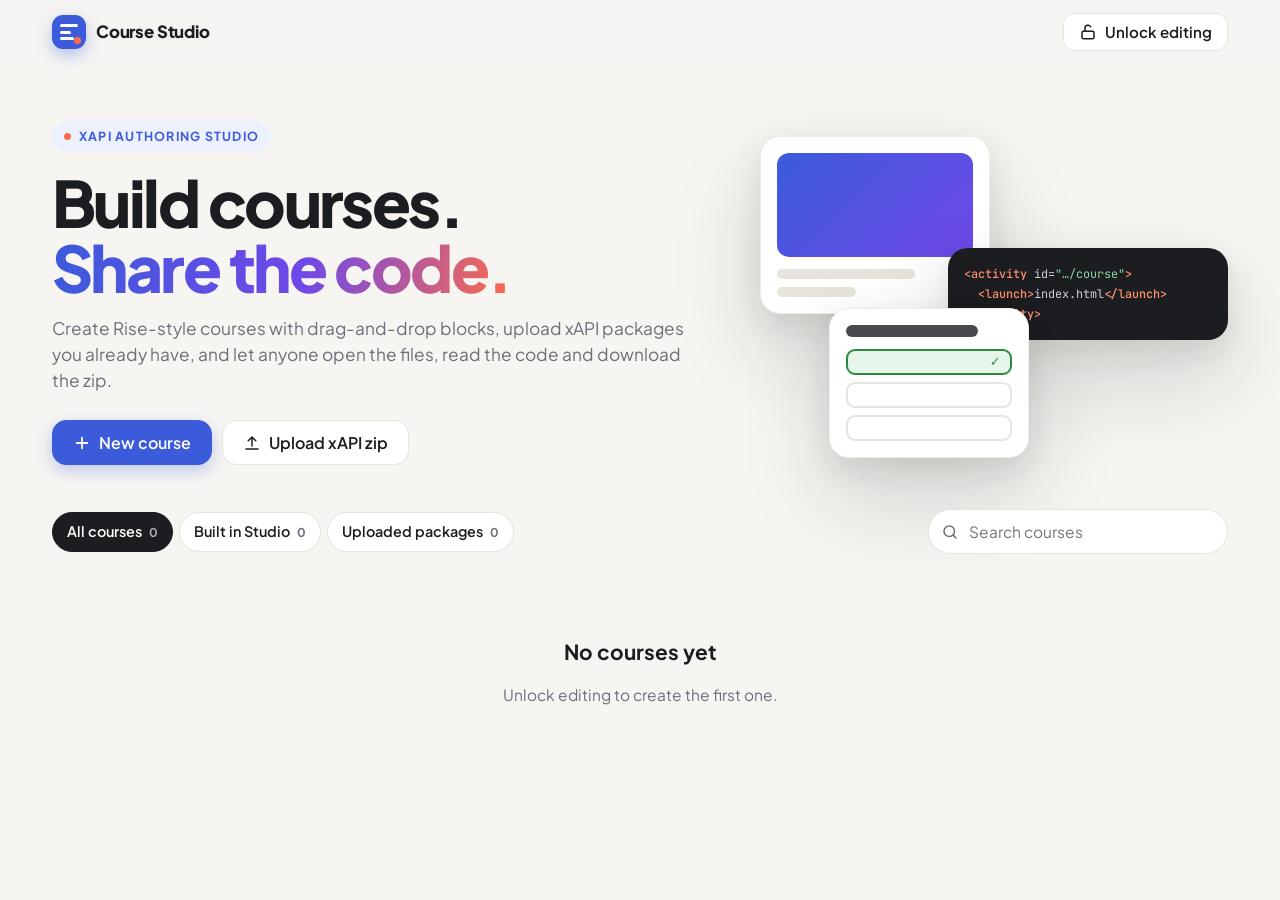
==== commit 2e6eb348: "Connect Google Sheet" ====
--- a/index.html
+++ b/index.html
@@ -18,7 +18,7 @@
    Paste your Course Studio Web app URL between the quotes.
    Leave it empty and courses are saved in this browser only.
    ========================================================== */
-window.STUDIO_API_URL = '';
+window.STUDIO_API_URL = 'https://script.google.com/macros/s/AKfycbyx9rTwnEkTrtkzww2XL_tku13AYqzhkA6Ku0IrirxzxyUMZud-bSlZCBhMkOj-iqyH/exec';
 </script>
 </head>
 <body data-view="library">
